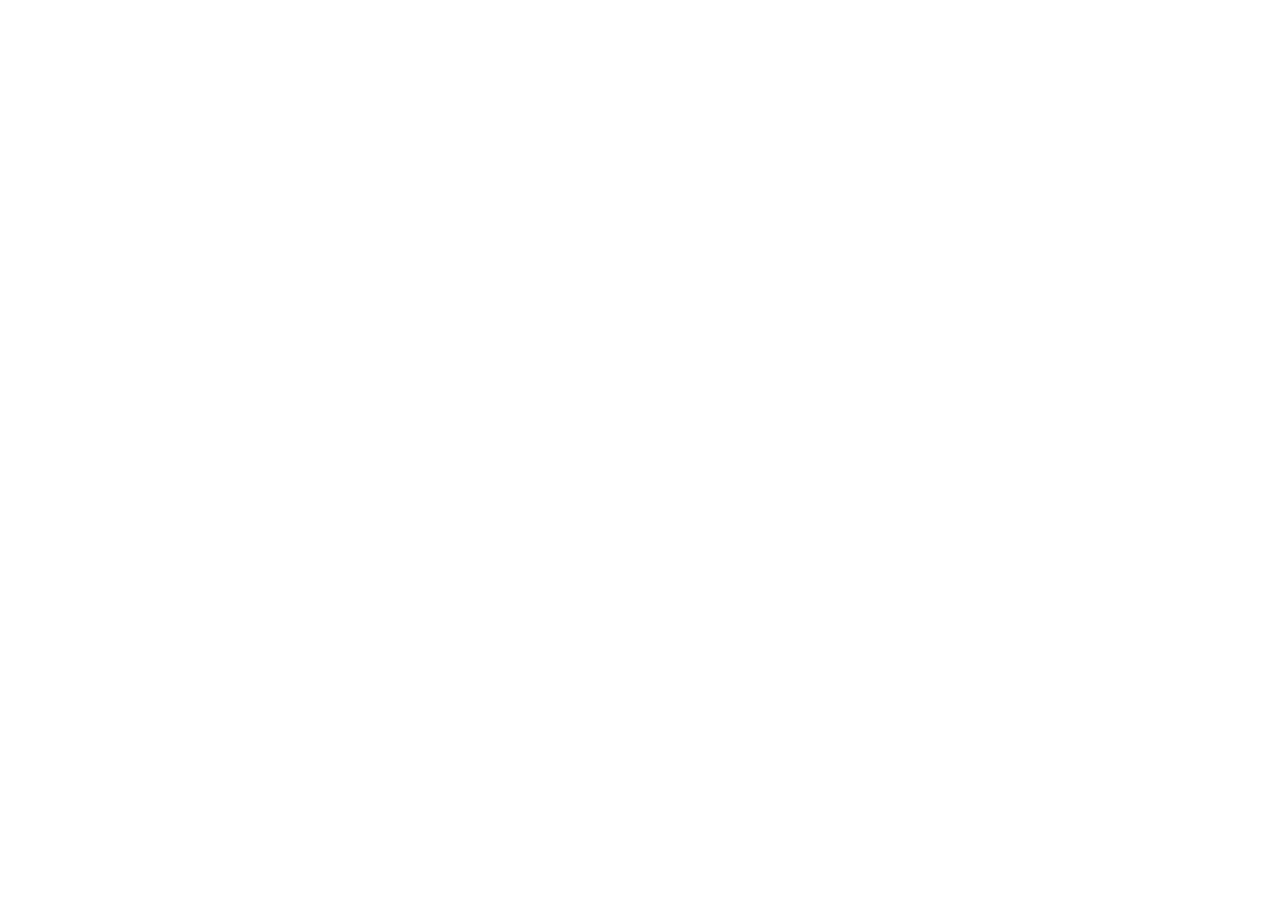
==== about.html @ cb6760c7 "Init : création du dépôt, arborescence des fichiers et structure HTML de base" ====
<!DOCTYPE html>
<html lang="en">
<head>
    <meta charset="UTF-8">
    <meta name="viewport" content="width=device-width, initial-scale=1.0">
    <title>AfriTalent</title>
    <link rel="stylesheet" href="css/style.css">
    <link href="https://cdn.jsdelivr.net/npm/bootstrap@5.3.8/dist/css/bootstrap.min.css" rel="stylesheet" integrity="sha384-sRIl4kxILFvY47J16cr9ZwB07vP4J8+LH7qKQnuqkuIAvNWLzeN8tE5YBujZqJLB" crossorigin="anonymous">
</head>
<body>
    
</body>
</html>
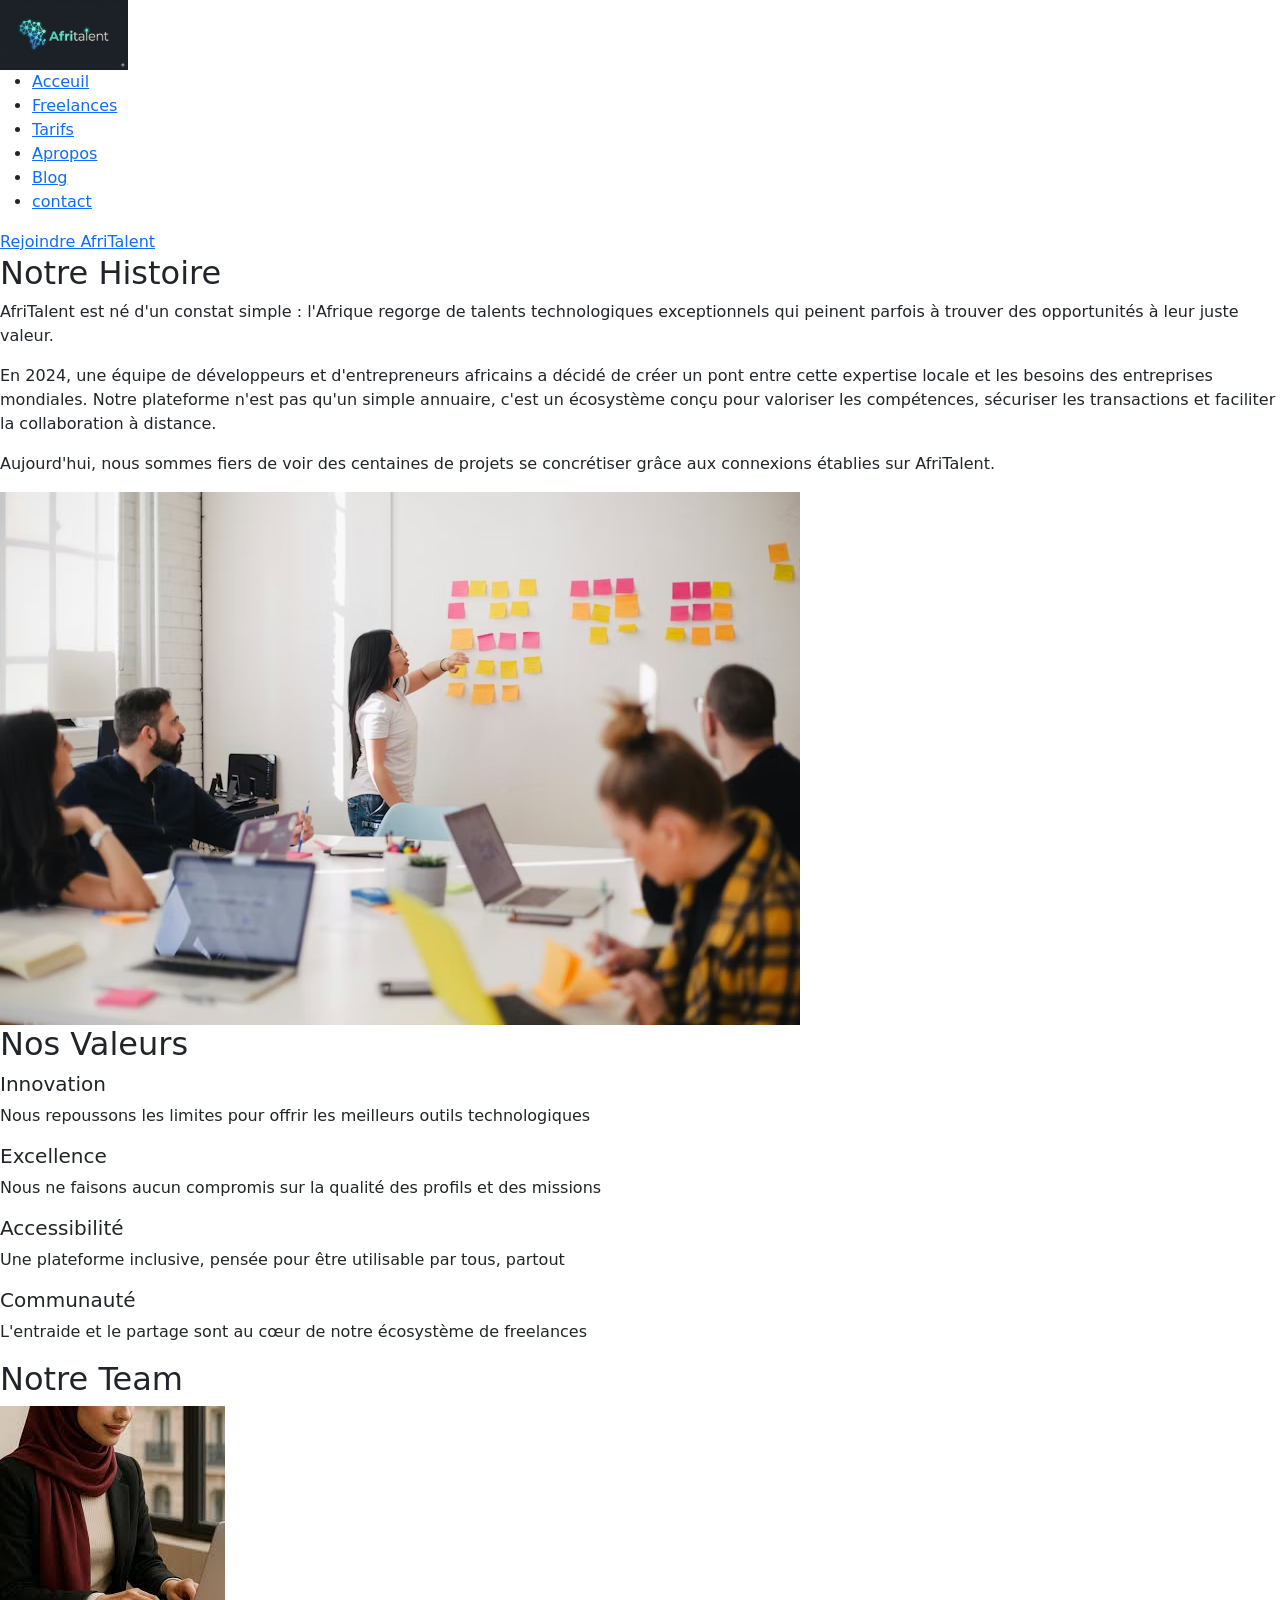
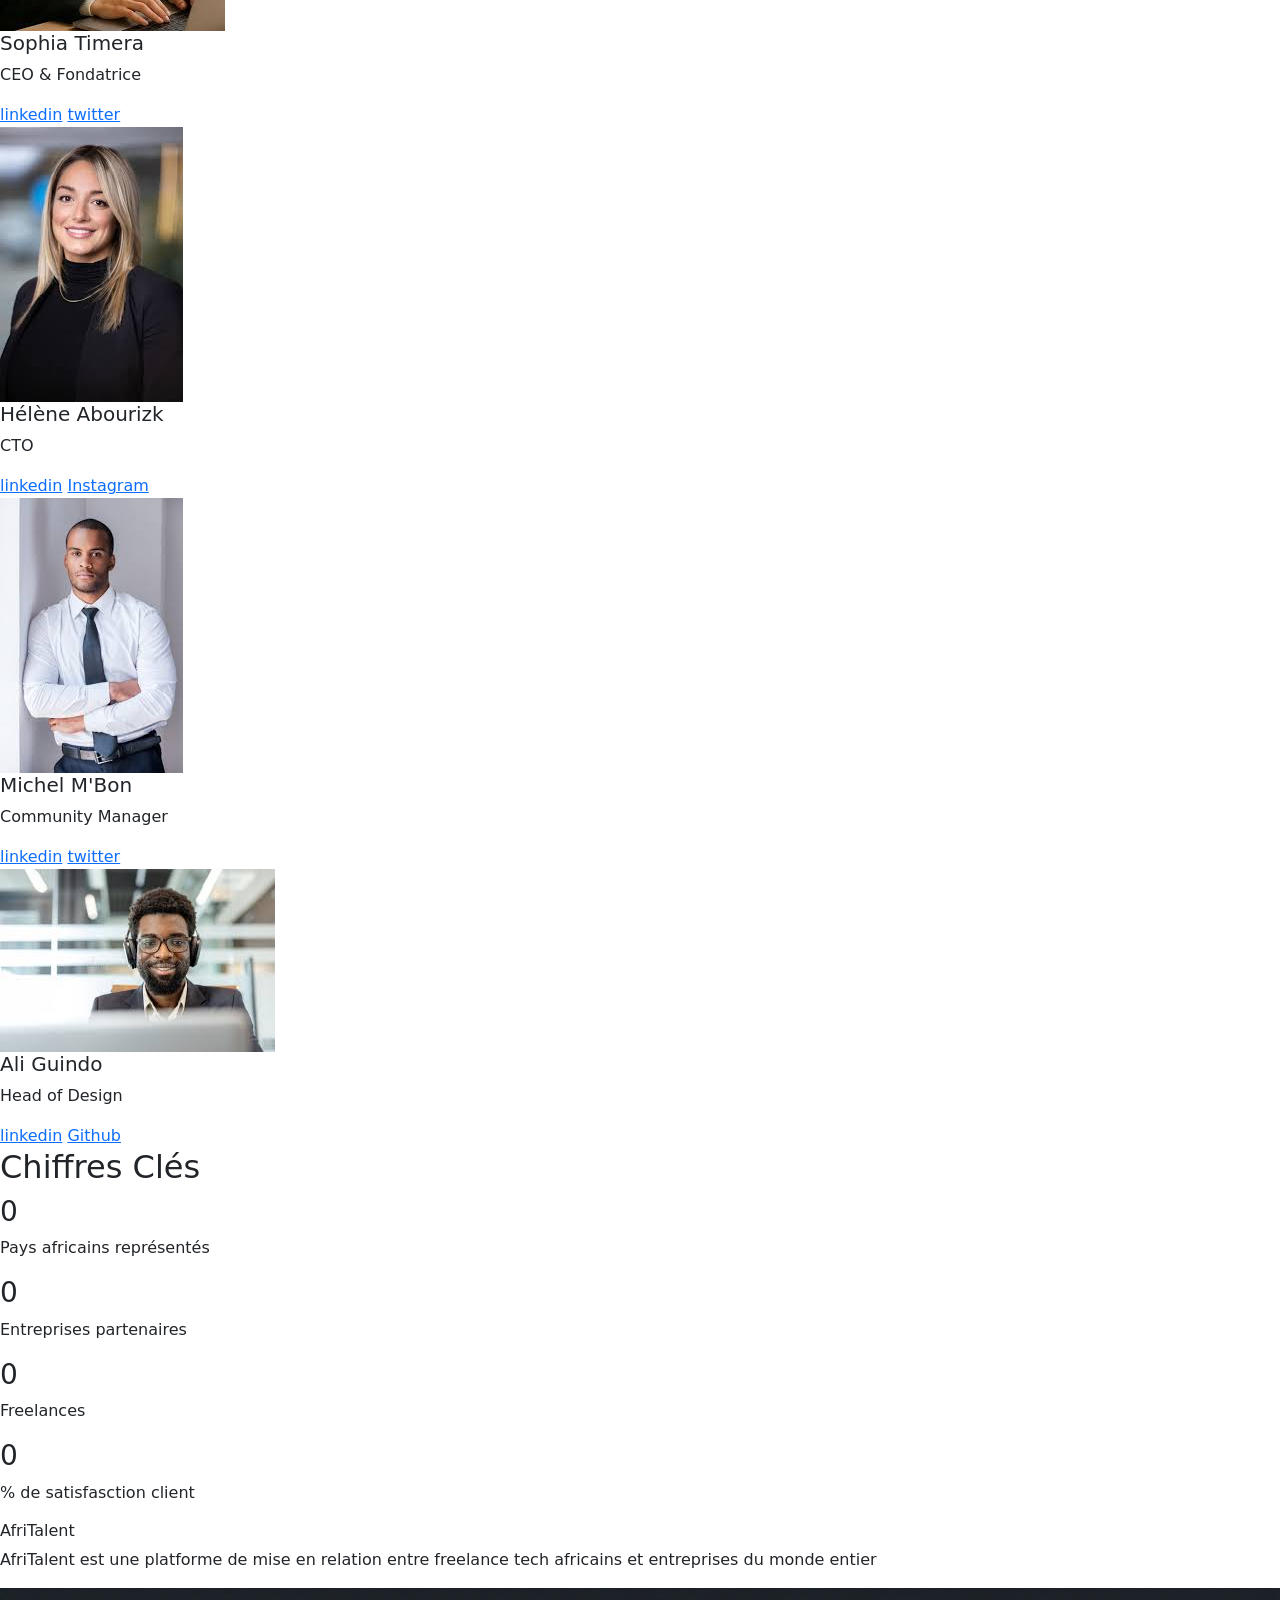
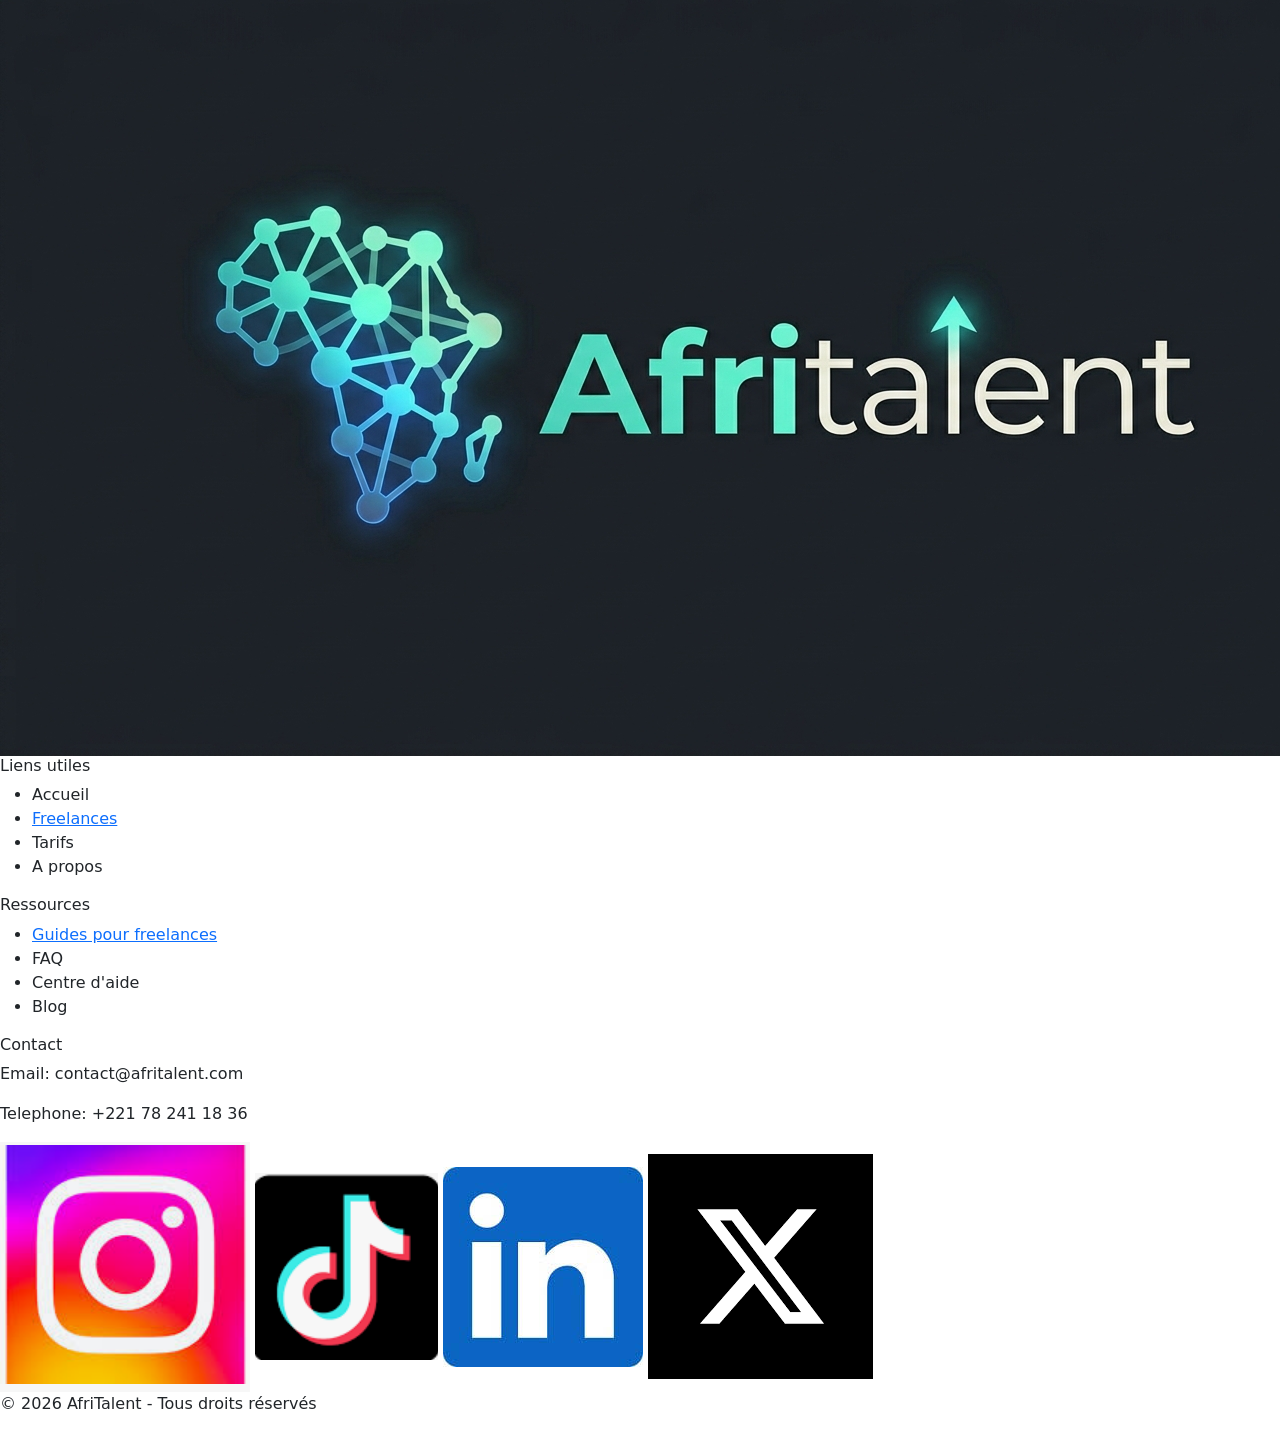
==== commit 616b88ea: "Commit 2 - Structure HTML complète des 5 pages avec sections et contenu texte" ====
--- a/about.html
+++ b/about.html
@@ -8,6 +8,203 @@
     <link href="https://cdn.jsdelivr.net/npm/bootstrap@5.3.8/dist/css/bootstrap.min.css" rel="stylesheet" integrity="sha384-sRIl4kxILFvY47J16cr9ZwB07vP4J8+LH7qKQnuqkuIAvNWLzeN8tE5YBujZqJLB" crossorigin="anonymous">
 </head>
 <body>
+    <header>
+        <nav>
+            <div>
+            <img src="images/AfriTalent.png" alt="AfriTalent" height="70">
+            </div>
+            <div>
+                <ul>
+                    <li>
+                        <a href="index.html">Acceuil</a>
+                    </li>
+                    <li>
+                        <a href="freelances.html">Freelances</a>
+                    </li>
+                    <li>
+                        <a href="tarifs.html">Tarifs</a>
+                    </li>
+                     <li>
+                        <a href="about.html">Apropos</a>
+                    </li>
+                    <li>
+                        <a href="#Blog">Blog</a>
+                    </li>
+                    <li>
+                        <a href="contact.html">contact</a>
+                    </li>
+                </ul>
+                <a href="#" btn btn-primary>Rejoindre AfriTalent</a>
+            </div>
+
+        </nav>
+    </header>
+    <main>
+        <section>
+            <div>
+                <div>
+                    <h2>Notre <span>Histoire</span></h2>
+                    <p>AfriTalent est né d'un constat simple : l'Afrique regorge de talents technologiques exceptionnels qui peinent parfois à trouver des opportunités à leur juste valeur.</p>
+                    <p>En 2024, une équipe de développeurs et d'entrepreneurs africains a décidé de créer un pont entre cette expertise locale et les besoins des entreprises mondiales. Notre plateforme n'est pas qu'un simple annuaire, c'est un écosystème conçu pour valoriser les compétences, sécuriser les transactions et faciliter la collaboration à distance.</p>
+                    <p>Aujourd'hui, nous sommes fiers de voir des centaines de projets se concrétiser grâce aux connexions établies sur AfriTalent.</p>
+                </div>
+                <div>
+                    <img src="images/imageabout.avif" alt="imageabout">
+                </div>
+            </div>
+        </section>
+        <section>
+            <div>
+                <h2>Nos Valeurs</h2>
+                <div>
+                    <div>
+                        <div>
+                            <h5>Innovation</h5>
+                            <p>Nous repoussons les limites pour offrir les meilleurs outils technologiques</p>
+                        </div>
+                    </div>
+                </div>
+                <div>
+                    <div>
+                        <div>
+                            <h5>Excellence</h5>
+                            <p>Nous ne faisons aucun compromis sur la qualité des profils et des missions</p>
+                        </div>
+                    </div>
+                </div>
+                <div>
+                    <div>
+                        <div>
+                            <h5>Accessibilité</h5>
+                            <p>Une plateforme inclusive, pensée pour être utilisable par tous, partout</p>
+                        </div>
+                    </div>
+                </div>
+                <div>
+                    <div>
+                        <div>
+                            <h5>Communauté</h5>
+                            <p>L'entraide et le partage sont au cœur de notre écosystème de freelances</p>
+                        </div>
+                    </div>
+                </div>
+                
+            </div>
+        </section>
+        <section>
+            <div>
+                <h2>Notre Team</h2>
+                <div>
+                    <div>
+                        <img src="images/imageCEO.jpg" alt="CEO">   
+                        <div>
+                            <h5>Sophia Timera</h5>
+                            <p>CEO & Fondatrice </p>
+                            <a href="#">linkedin</a>
+                            <a href="#">twitter</a>
+                        </div>
+                    </div>
+                    <div>
+                        <img src="images/imageCTO.jpg" alt="CTO">   
+                        <div>
+                            <h5>Hélène Abourizk</h5>
+                            <p>CTO</p>
+                            <a href="#">linkedin</a>
+                            <a href="#">Instagram</a>
+                        </div>
+                    </div>
+                    <div>
+                        <img src="images/imageCM.jpg" alt="CM">   
+                        <div>
+                            <h5>Michel M'Bon</h5>
+                            <p>Community Manager</p>
+                            <a href="#">linkedin</a>
+                            <a href="#">twitter</a>
+                        </div>
+                    </div>
+                    <div>
+                        <img src="images/imagedesign.jpg" alt="designer">   
+                        <div>
+                            <h5>Ali Guindo</h5>
+                            <p>Head of Design</p>
+                            <a href="#">linkedin</a>
+                            <a href="#">Github</a>
+                        </div>
+                    </div>
+                    
+
+                </div>
+
+            </div>
+        </section>
+        <section>
+            <div>
+                <h2>Chiffres Clés</h2>
+                <div>
+                    <div>
+                        <h3>0</h3>
+                        <p>Pays africains représentés</p>
+                    </div>
+                    <div>
+                        <h3>0</h3>
+                        <p>Entreprises partenaires</p>
+                    </div>
+                    <div>
+                        <h3>0</h3>
+                        <p>Freelances</p>
+                    </div>
+                    <div>
+                        <h3>0</h3>
+                        <p>% de satisfasction client</p>
+                    </div>
+                </div>
+            </div>
+        </section>
+    </main>
+    <footer>
+        <div>
+            <h6>AfriTalent</h6>
+            <p>AfriTalent est une platforme de mise en relation entre freelance tech africains et entreprises du monde entier</p>
+            <img src="images/AfriTalent.png" alt="AfriTalent">
+        </div>
+        <div>
+            <h6>Liens utiles</h6>
+            <ul>
+                <li><a href="index.html"></a>Accueil</li>
+                <li><a href="freelances.html">Freelances</a></li>
+                <li><a href="tarifs.html"></a>Tarifs</li>
+                <li><a href="about.html"></a>A propos</li>
+            </ul>
+        </div>
+        <div>
+            <h6>Ressources</h6>
+            <ul>
+                <li><a href="#">Guides pour freelances</a></li>
+                <li><a href="#"></a>FAQ</li>
+                <li><a href="#"></a>Centre d'aide</li>
+                <li><a href="#"></a>Blog</li>
+            </ul>
+        </div>
+        <div>
+            <h6>Contact</h6>
+            <p>Email: contact@afritalent.com</p>
+            <p>Telephone: +221 78 241 18 36</p>
+            <div>
+                <a href="https://www.instagram.com/sophiaa_tmr" target="_blank"><img src="images/Instagram.png" alt="Instagram"></a>
+                <a href="https://www.tiktok.com/@sophiaa_tmr" target="_blank"><img src="images/tiktok.png" alt="TikTok"></a>
+                <a href="https://www.linkedin.com/in/Oumoul Khaïri Timéra" target="_blank"><img src="images/linkedin.jpg" alt="linkedin"></a>
+                <a href="https://x/com/sophiaa_tmr" target="_blank"><img src="images/X.png" alt="X"></a>
+            </div>
+        </div>
+        <div>
+            <p>© 2026 AfriTalent - Tous droits réservés</p>
+        </div>
+
+
+    </footer>
+    <script src="https://cdn.jsdelivr.net/npm/bootstrap@5.3.2/dist/js/bootstrap.bundle.min.js"></script>
+    <script src="js/main.js"></script>
+
     
 </body>
 </html>
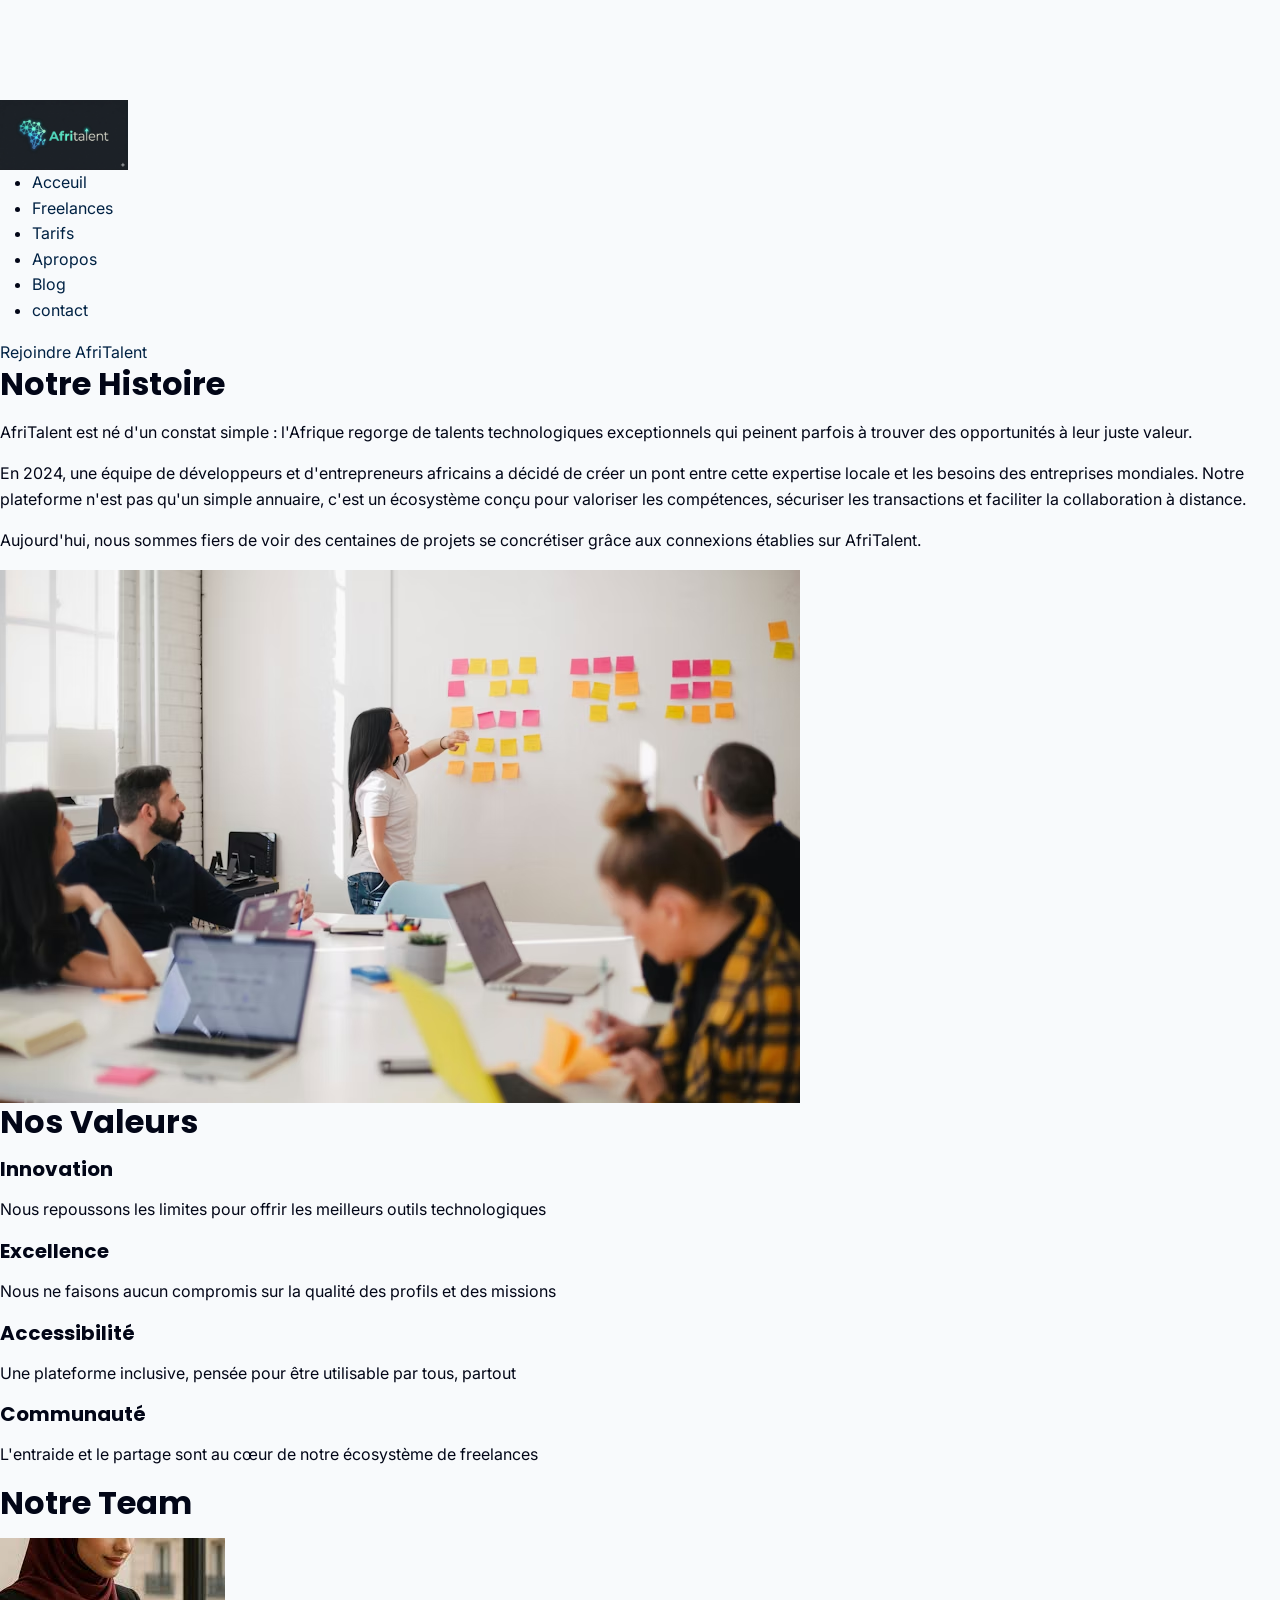
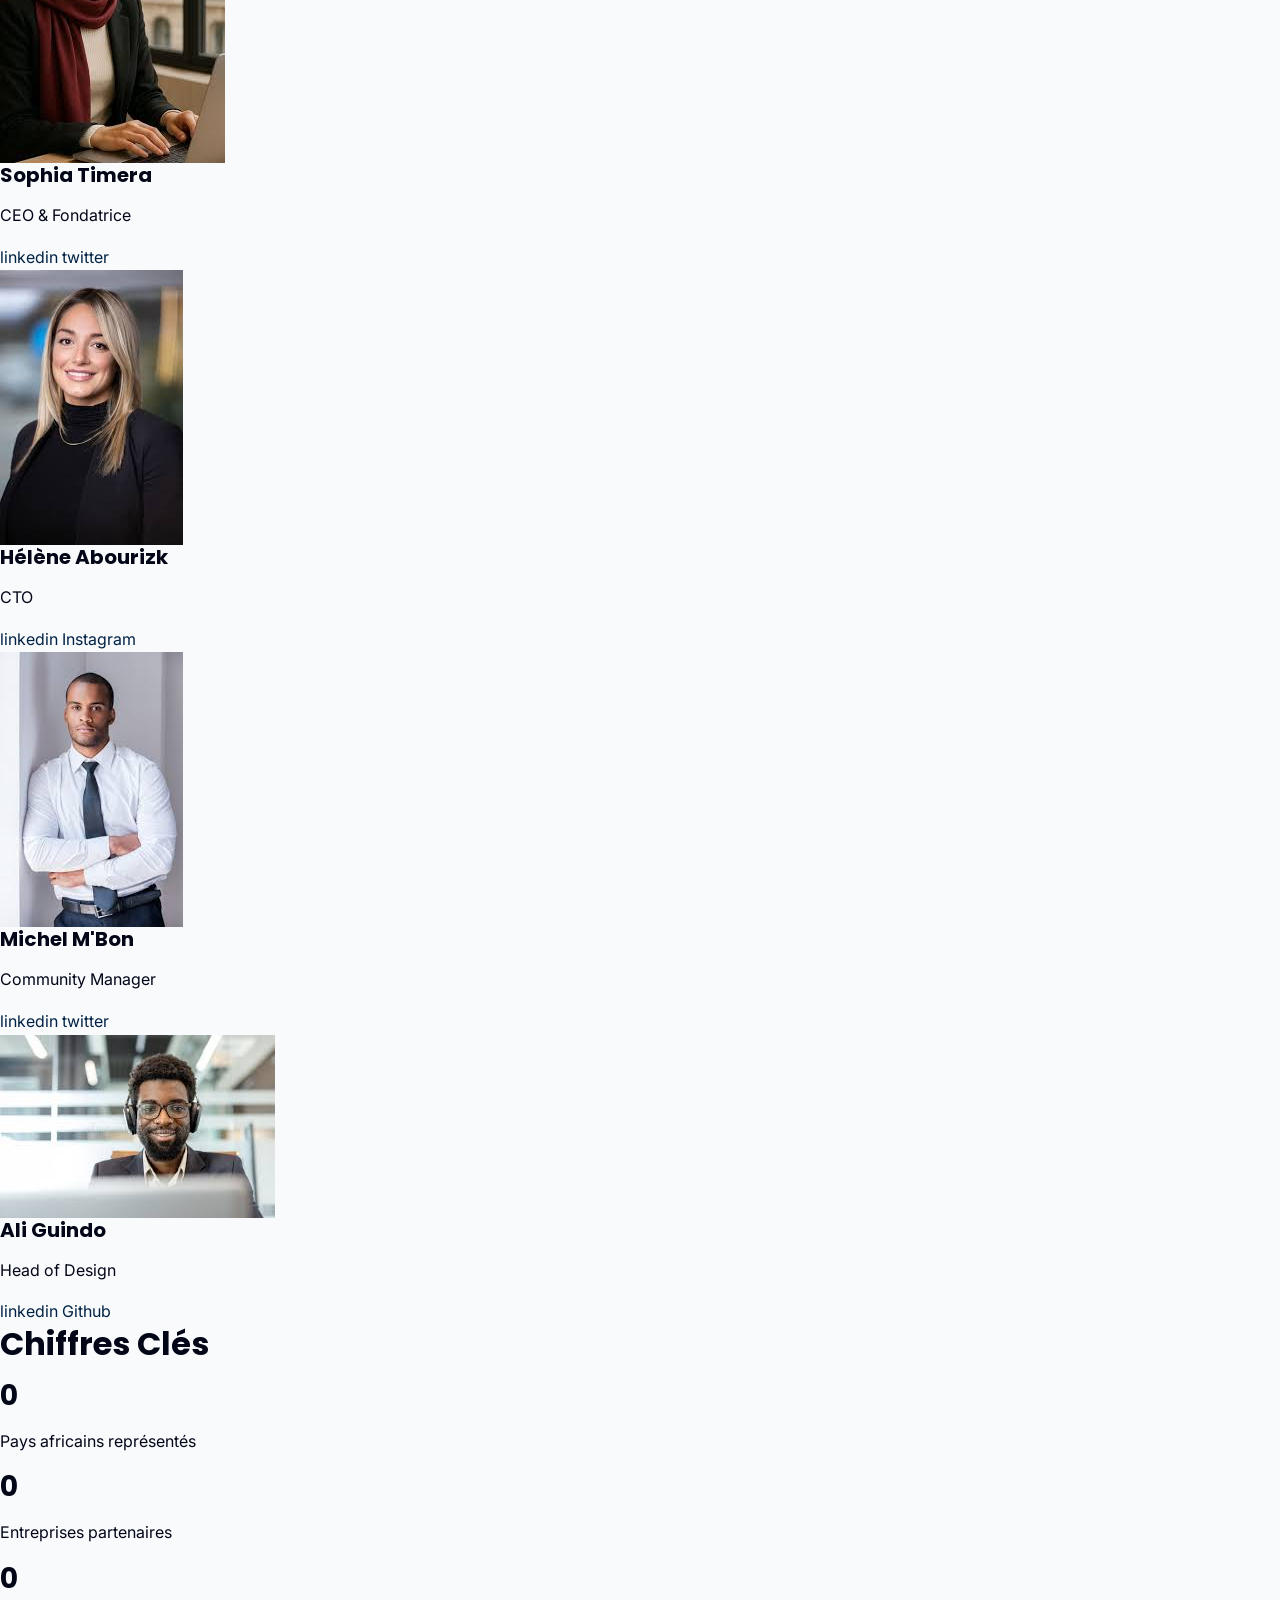
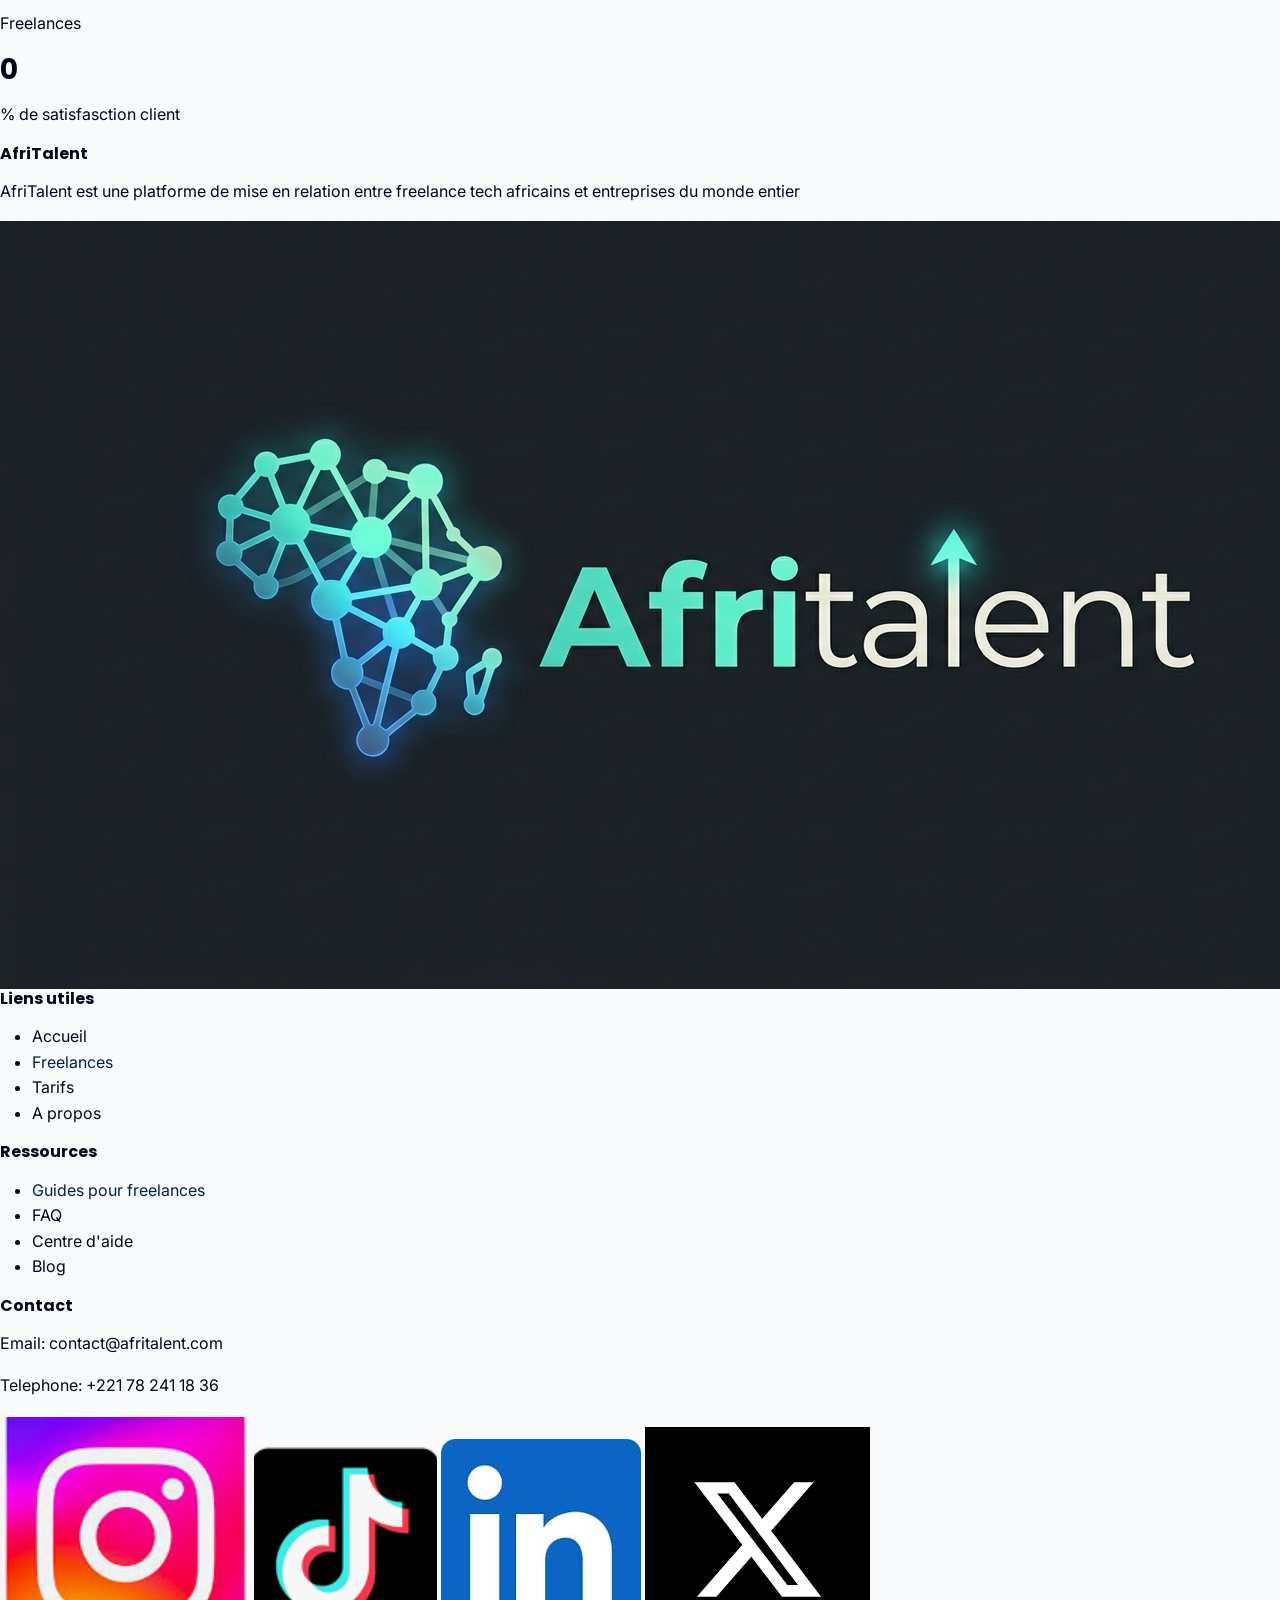
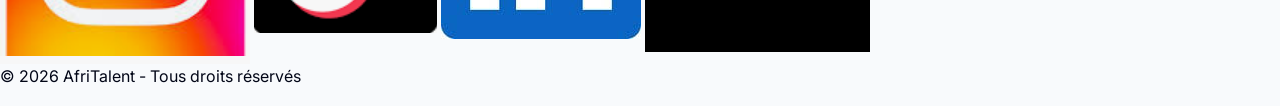
==== commit 029c995b: "CSS : variables, typographie, layout général et styles de base" ====
--- a/about.html
+++ b/about.html
@@ -6,6 +6,9 @@
     <title>AfriTalent</title>
     <link rel="stylesheet" href="css/style.css">
     <link href="https://cdn.jsdelivr.net/npm/bootstrap@5.3.8/dist/css/bootstrap.min.css" rel="stylesheet" integrity="sha384-sRIl4kxILFvY47J16cr9ZwB07vP4J8+LH7qKQnuqkuIAvNWLzeN8tE5YBujZqJLB" crossorigin="anonymous">
+    <link rel="stylesheet" href="https://cdn.jsdelivr.net/npm/bootstrap-icons@1.11.1/font/bootstrap-icons.css">
+    <link rel="stylesheet" href="css/style.css">
+    <link rel="stylesheet" href="https://fonts.googleapis.com/css2?family=Inter:wght@400;500;600&family=Poppins:wght@600;700;800&display=swap">
 </head>
 <body>
     <header>
--- a/css/style.css
+++ b/css/style.css
@@ -0,0 +1,141 @@
+:root {
+    /* Couleurs*/
+    --primary: #002244;
+    --secondary: #0f172a;
+    --accent: #06b6d4;
+    --light: #f8fafc;
+    --dark: #020617;
+    --text-main: #334155; 
+    --text-muted: #64748b; 
+
+
+    /*Fonts*/
+    --font-heading: 'Poppins', sans-serif;
+    --font-body: 'Inter', sans-serif;
+    
+    --radius: 16px;
+    --radius-sm: 8px;
+    --transition: all 0.3s ease;
+    --shadow-sm: 0 4px 6px -1px rgba(0, 0, 0, 0.1), 0 2px 4px -1px rgba(0, 0, 0, 0.06);
+    --shadow-md: 0 10px 15px -3px rgba(0, 0, 0, 0.1), 0 4px 6px -2px rgba(0, 0, 0, 0.05);
+    --shadow-lg: 0 20px 25px -5px rgba(0, 0, 0, 0.1), 0 10px 10px -5px rgba(0, 0, 0, 0.04);
+    --shadow-hover: 0 25px 50px -12px rgba(37, 99, 235, 0.25);
+}
+
+/*Reset et style de base*/
+*, *::before, *::after {
+    box-sizing: border-box;
+    margin: 0;
+    padding: 0;
+}
+body {
+    font-family: var(--font-body);
+    margin-top: 100px;
+    background-color: var(--light);
+    color: var(--dark);
+    line-height: 1.6;
+    overflow-x:  hidden;  /*Pour eviter les debordements horizontaux*/
+}
+html { 
+    scroll-behavior: smooth;
+}
+h1, h2, h3, h4, h5, h6 {
+    font-family: var(--font-heading);
+    color: var(--dark);
+    font-weight: 700;
+    line-height: 1.2;
+    margin-bottom: 1rem;
+}
+a {
+    color: var(--primary);
+    text-decoration: none;
+    transition: var(--transition);
+}
+a:hover {
+    color: var(--accent);
+}
+/*Navbar*/
+.navbar {
+  background: rgba(255,255,255,0.95);
+  backdrop-filter: blur(12px);
+  transition: var(--transition);
+  padding: 0.8rem 0;
+  border-bottom: 1px solid rgba(0,0,0,0.05);
+}
+.navbar.scrolled {
+  padding: 0.4rem 0;
+  box-shadow: 0 2px 20px rgba(0,0,0,0.1);
+}
+.navbar-brand {
+  font-family: var(--font-heading);
+  font-weight: 800;
+  font-size: 1.5rem;
+  color: var(--primary);
+}
+.navbar .nav-link {
+  font-weight: 500;
+  color: var(--text-main);
+  padding: 0.5rem 1rem;
+  border-radius: var(--radius-sm);
+  transition: var(--transition);
+}
+.navbar .nav-link:hover,
+.navbar .nav-link.active {
+  color: var(--primary);
+  background: rgba(37, 99, 235, 0.08);
+}
+/* Theme toggle */
+#theme-toggle {
+background: transparent;
+border: none;
+color: var(--dark);
+font-size: 1.2rem;
+cursor: pointer;
+transition: var(--transition);
+margin-left: 1rem;
+}
+#theme-toggle:hover {
+color: var(--primary);
+}
+/*footer*/
+.footer {
+background-color: var(--secondary);
+color: #e2e8f0;
+padding: 5rem 0 2rem 0;
+}
+.footer-heading {
+color: white;
+font-family: var(--font-heading);
+margin-bottom: 1.5rem;
+font-size: 1.25rem;
+}
+.footer-links {
+list-style: none;
+padding: 0;
+}
+.footer-links li {
+margin-bottom: 0.75rem;
+}
+.footer-links a {
+color: #94a3b8;
+transition: var(--transition);
+}
+.footer-links a:hover {
+color: var(--accent);
+padding-left: 5px;
+}
+.footer-bottom {
+border-top: 1px solid rgba(255, 255, 255, 0.1);
+margin-top: 4rem;
+padding-top: 2rem;
+text-align: center;
+color: #64748b;
+font-size: 0.875rem;
+}
+
+
+
+
+
+
+
--- a/css/style.css
+++ b/css/style.css
@@ -0,0 +1,141 @@
+:root {
+    /* Couleurs*/
+    --primary: #002244;
+    --secondary: #0f172a;
+    --accent: #06b6d4;
+    --light: #f8fafc;
+    --dark: #020617;
+    --text-main: #334155; 
+    --text-muted: #64748b; 
+
+
+    /*Fonts*/
+    --font-heading: 'Poppins', sans-serif;
+    --font-body: 'Inter', sans-serif;
+    
+    --radius: 16px;
+    --radius-sm: 8px;
+    --transition: all 0.3s ease;
+    --shadow-sm: 0 4px 6px -1px rgba(0, 0, 0, 0.1), 0 2px 4px -1px rgba(0, 0, 0, 0.06);
+    --shadow-md: 0 10px 15px -3px rgba(0, 0, 0, 0.1), 0 4px 6px -2px rgba(0, 0, 0, 0.05);
+    --shadow-lg: 0 20px 25px -5px rgba(0, 0, 0, 0.1), 0 10px 10px -5px rgba(0, 0, 0, 0.04);
+    --shadow-hover: 0 25px 50px -12px rgba(37, 99, 235, 0.25);
+}
+
+/*Reset et style de base*/
+*, *::before, *::after {
+    box-sizing: border-box;
+    margin: 0;
+    padding: 0;
+}
+body {
+    font-family: var(--font-body);
+    margin-top: 100px;
+    background-color: var(--light);
+    color: var(--dark);
+    line-height: 1.6;
+    overflow-x:  hidden;  /*Pour eviter les debordements horizontaux*/
+}
+html { 
+    scroll-behavior: smooth;
+}
+h1, h2, h3, h4, h5, h6 {
+    font-family: var(--font-heading);
+    color: var(--dark);
+    font-weight: 700;
+    line-height: 1.2;
+    margin-bottom: 1rem;
+}
+a {
+    color: var(--primary);
+    text-decoration: none;
+    transition: var(--transition);
+}
+a:hover {
+    color: var(--accent);
+}
+/*Navbar*/
+.navbar {
+  background: rgba(255,255,255,0.95);
+  backdrop-filter: blur(12px);
+  transition: var(--transition);
+  padding: 0.8rem 0;
+  border-bottom: 1px solid rgba(0,0,0,0.05);
+}
+.navbar.scrolled {
+  padding: 0.4rem 0;
+  box-shadow: 0 2px 20px rgba(0,0,0,0.1);
+}
+.navbar-brand {
+  font-family: var(--font-heading);
+  font-weight: 800;
+  font-size: 1.5rem;
+  color: var(--primary);
+}
+.navbar .nav-link {
+  font-weight: 500;
+  color: var(--text-main);
+  padding: 0.5rem 1rem;
+  border-radius: var(--radius-sm);
+  transition: var(--transition);
+}
+.navbar .nav-link:hover,
+.navbar .nav-link.active {
+  color: var(--primary);
+  background: rgba(37, 99, 235, 0.08);
+}
+/* Theme toggle */
+#theme-toggle {
+background: transparent;
+border: none;
+color: var(--dark);
+font-size: 1.2rem;
+cursor: pointer;
+transition: var(--transition);
+margin-left: 1rem;
+}
+#theme-toggle:hover {
+color: var(--primary);
+}
+/*footer*/
+.footer {
+background-color: var(--secondary);
+color: #e2e8f0;
+padding: 5rem 0 2rem 0;
+}
+.footer-heading {
+color: white;
+font-family: var(--font-heading);
+margin-bottom: 1.5rem;
+font-size: 1.25rem;
+}
+.footer-links {
+list-style: none;
+padding: 0;
+}
+.footer-links li {
+margin-bottom: 0.75rem;
+}
+.footer-links a {
+color: #94a3b8;
+transition: var(--transition);
+}
+.footer-links a:hover {
+color: var(--accent);
+padding-left: 5px;
+}
+.footer-bottom {
+border-top: 1px solid rgba(255, 255, 255, 0.1);
+margin-top: 4rem;
+padding-top: 2rem;
+text-align: center;
+color: #64748b;
+font-size: 0.875rem;
+}
+
+
+
+
+
+
+
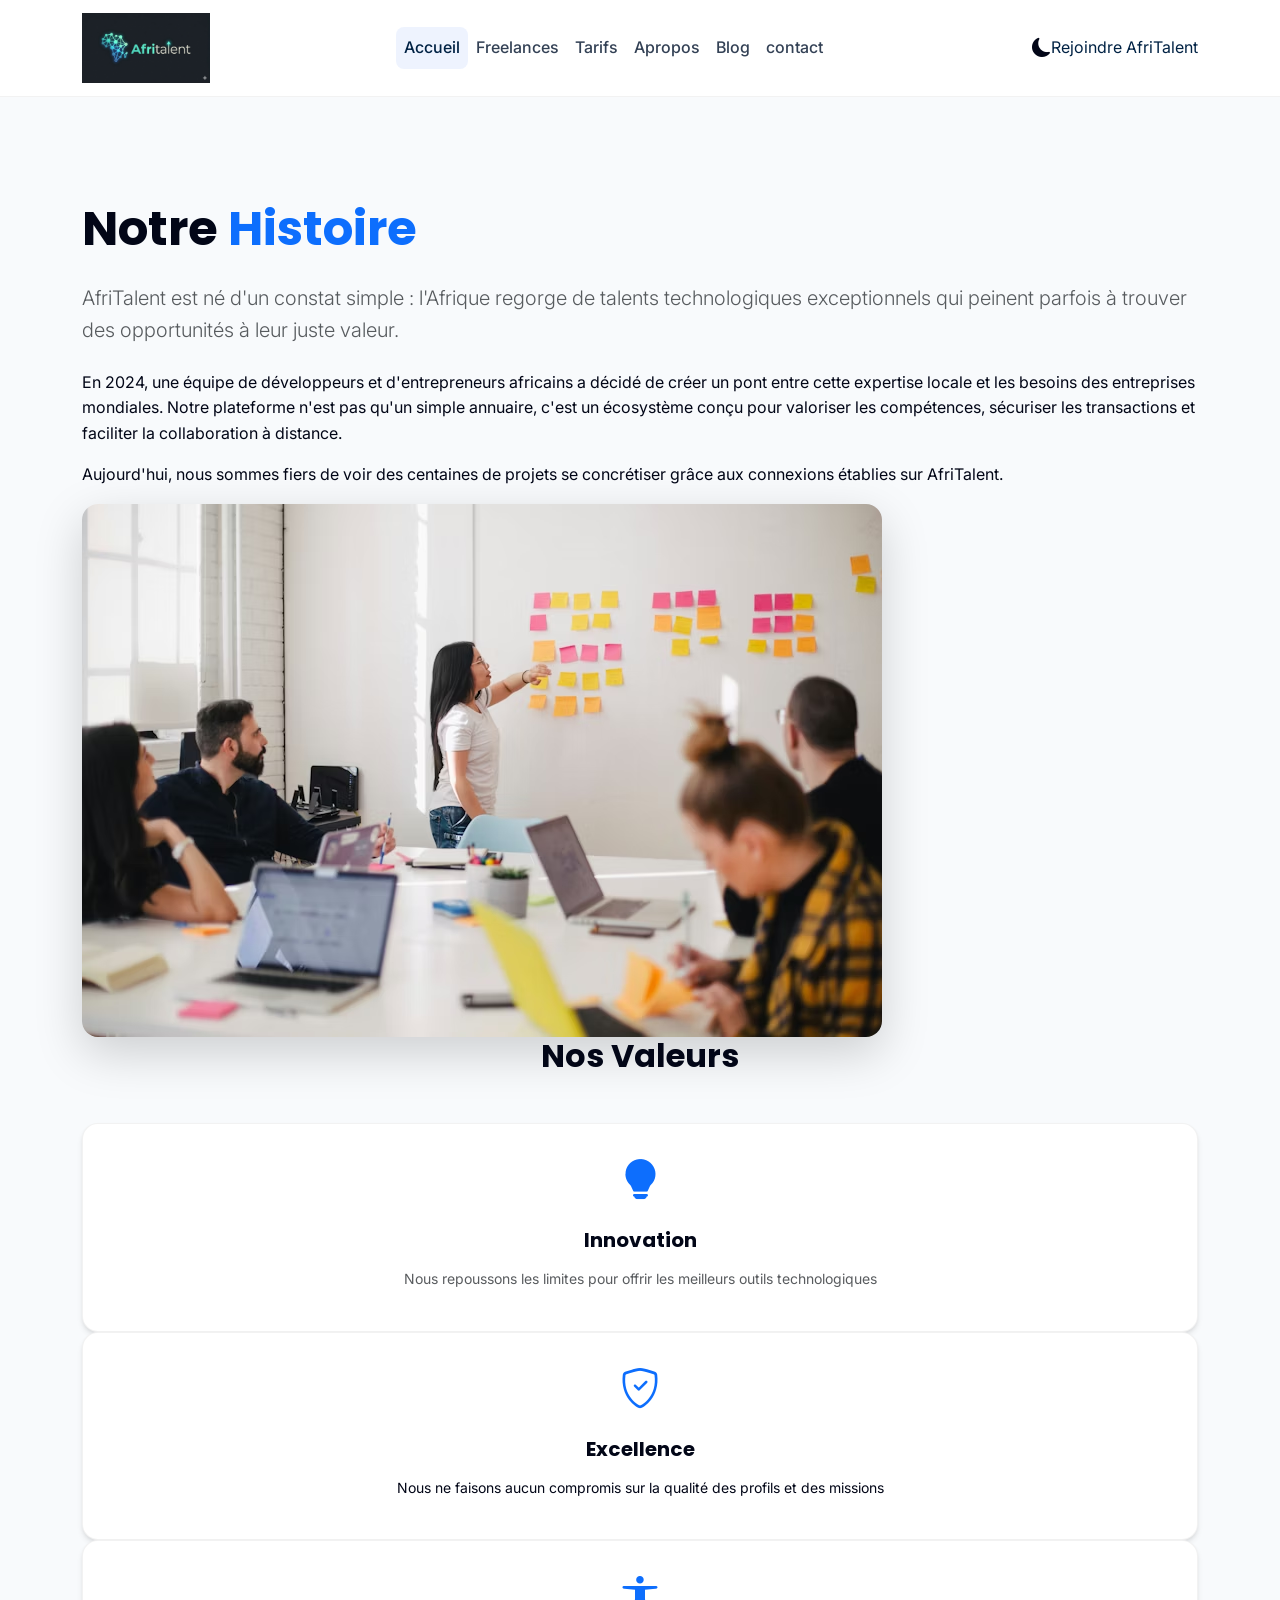
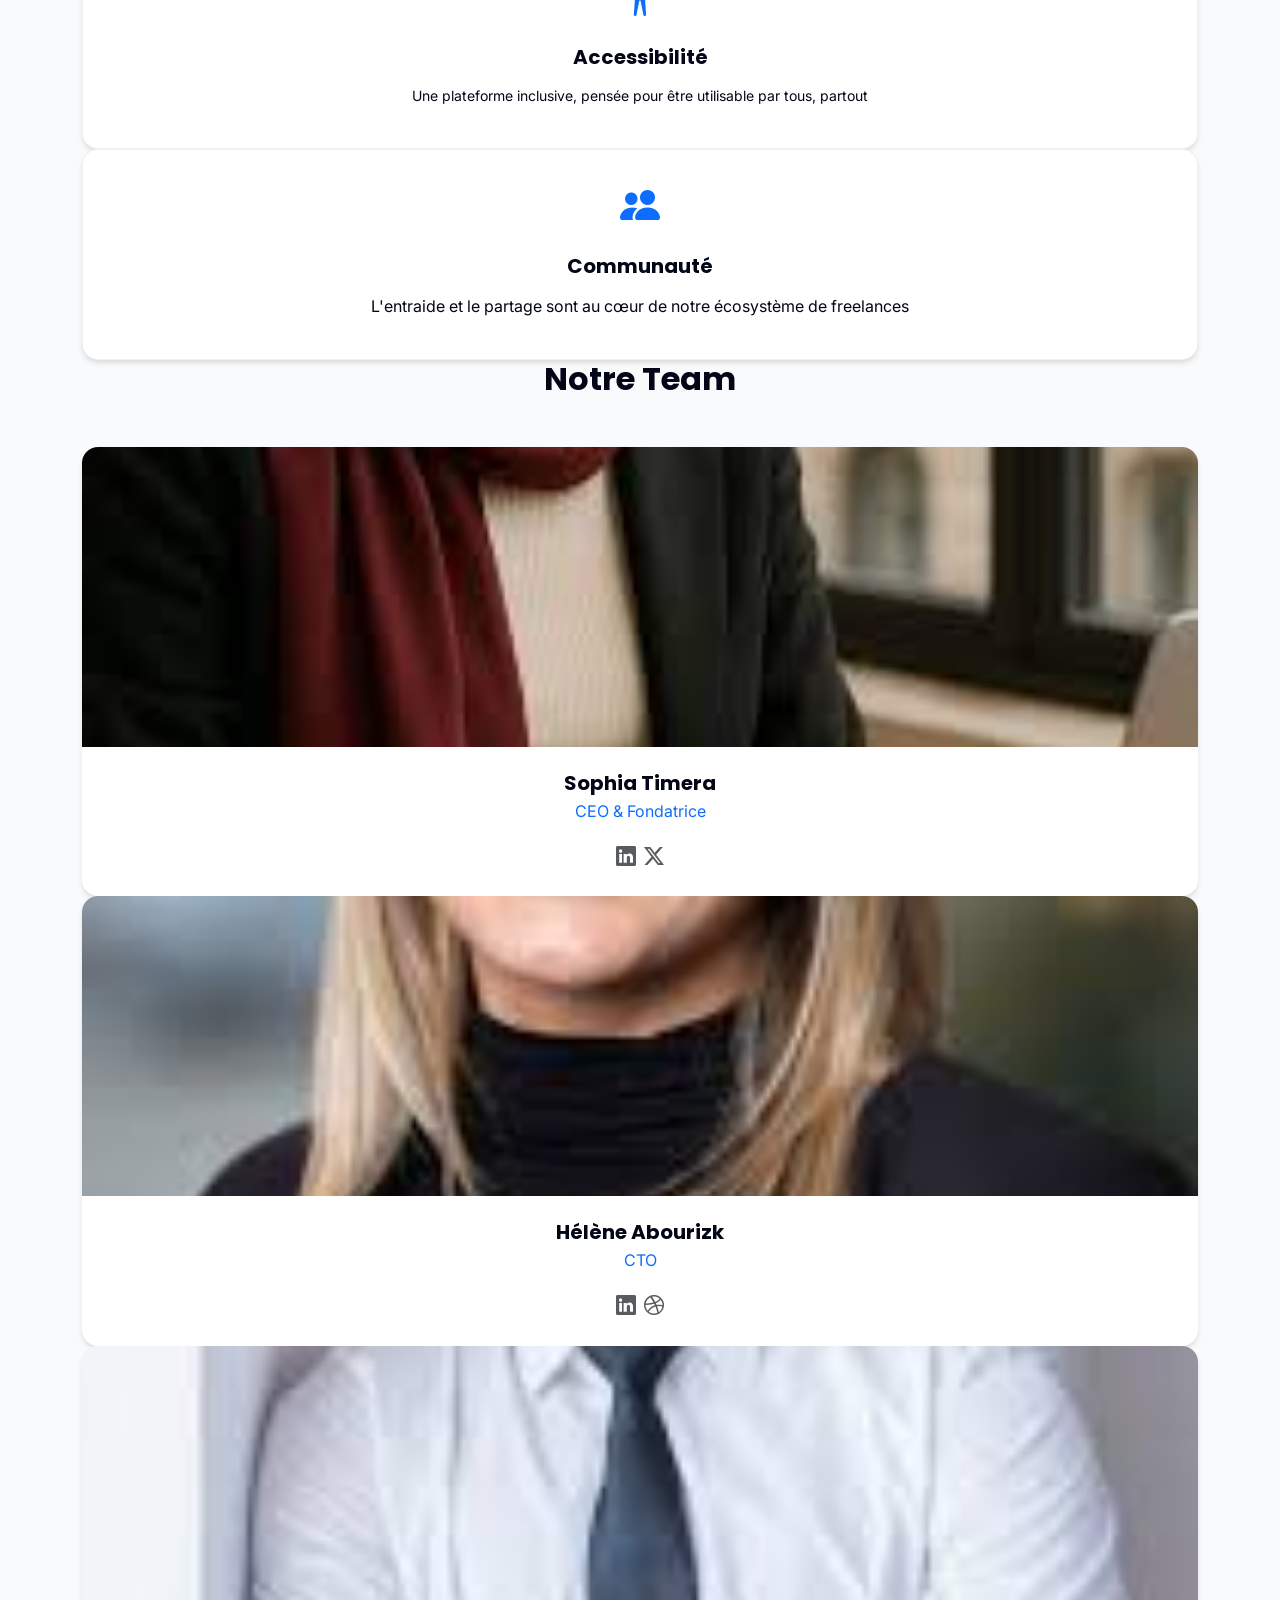
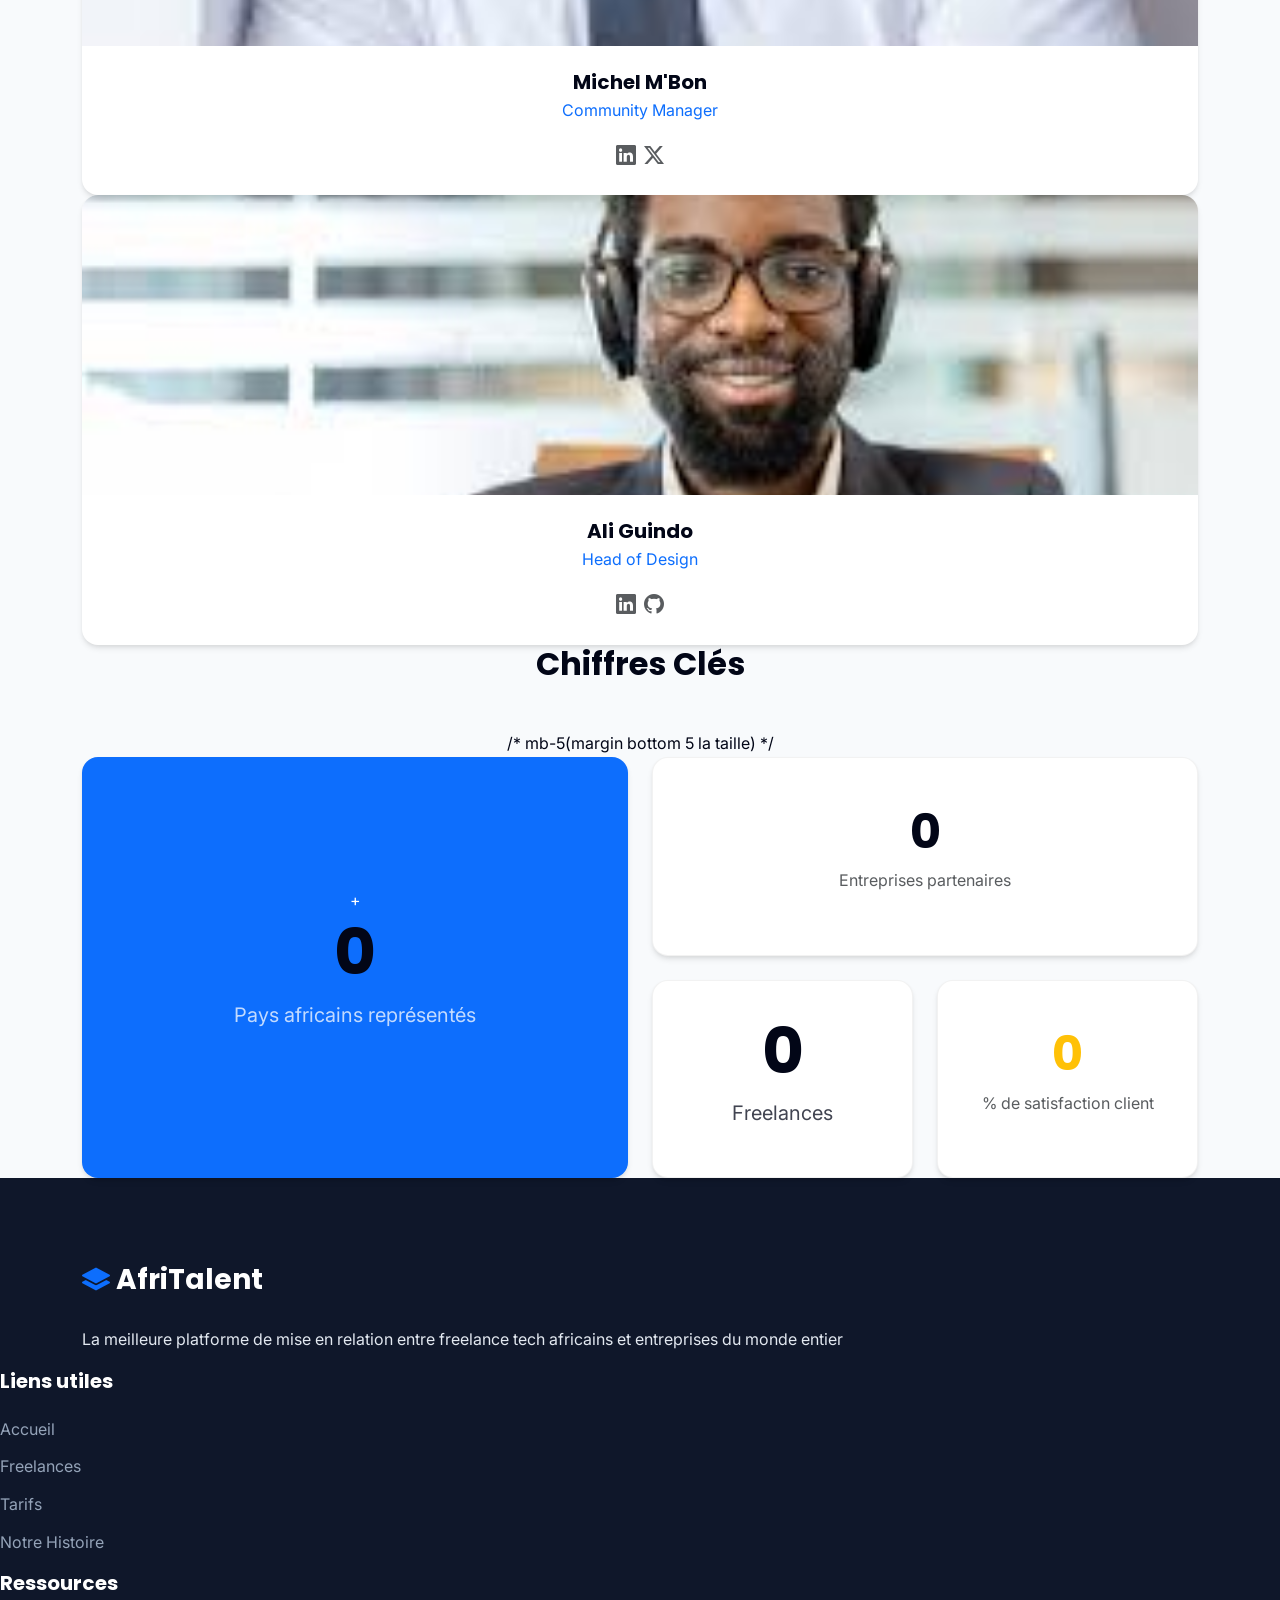
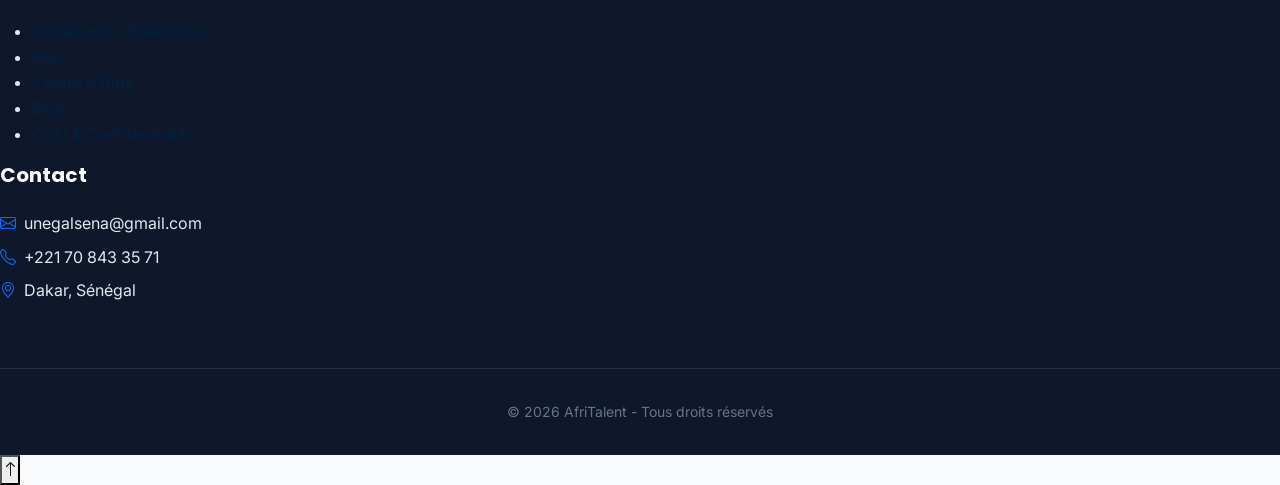
==== commit d39d2e29: "CSS : Bento Grid, sections hero et catégories, effets hover" ====
--- a/about.html
+++ b/about.html
@@ -12,199 +12,230 @@
 </head>
 <body>
     <header>
-        <nav>
-            <div>
-            <img src="images/AfriTalent.png" alt="AfriTalent" height="70">
-            </div>
-            <div>
-                <ul>
-                    <li>
-                        <a href="index.html">Acceuil</a>
-                    </li>
-                    <li>
-                        <a href="freelances.html">Freelances</a>
-                    </li>
-                    <li>
-                        <a href="tarifs.html">Tarifs</a>
-                    </li>
-                     <li>
-                        <a href="about.html">Apropos</a>
-                    </li>
-                    <li>
-                        <a href="#Blog">Blog</a>
-                    </li>
-                    <li>
-                        <a href="contact.html">contact</a>
+        <nav class="navbar navbar-expand fixed-top" aria-label="main-navbar">
+            <div class="container">
+                <img src="images/AfriTalent.png" alt="AfriTalent" height="70">
+                <button class="navbar-toggler d-none shadow-none" type="button" data-bs-toggle="collapse" data-bs-target="#navbarContent" aria-controls="navbarContent" aria-expanded="false" aria-label="Toggle navigation">
+                    <span class="navbar-toggler-icon"></span>
+                </button>
+             <div class="collapse navbar-collapse" id="navbarContent">
+                <ul class="navbar-nav mx-auto mb-2 mb-lg-0">
+                    <li class="nav-item">
+                        <a class="nav-link active" aria-current="page" href="index.html">Accueil</a>
+                    </li>
+                    <li class="nav-item">
+                        <a class="nav-link" href="freelances.html">Freelances</a>
+                    </li>
+                    <li class="nav-item">
+                        <a class="nav-link" href="tarifs.html">Tarifs</a>
+                    </li>
+                     <li class="nav-item">
+                        <a class="nav-link" href="about.html">Apropos</a>
+                    </li>
+                    <li class="nav-item">
+                        <a class="nav-link" href="#Blog">Blog</a>
+                    </li>
+                    <li class="nav-item">
+                        <a class="nav-link" href="contact.html">contact</a>
                     </li>
                 </ul>
-                <a href="#" btn btn-primary>Rejoindre AfriTalent</a>
-            </div>
-
+                <div class="d-flex align-items-center gap-3">
+                    <button id="theme-toggle" aria-label="Activer le mode sombre">
+                        <i class="bi bi-moon-fill"></i>
+                    </button>
+                </div>
+                <a href="#" class="btn-custom btn-primary-custom">Rejoindre AfriTalent</a>
+             </div>
+            </div>
         </nav>
     </header>
-    <main>
-        <section>
-            <div>
-                <div>
-                    <h2>Notre <span>Histoire</span></h2>
-                    <p>AfriTalent est né d'un constat simple : l'Afrique regorge de talents technologiques exceptionnels qui peinent parfois à trouver des opportunités à leur juste valeur.</p>
-                    <p>En 2024, une équipe de développeurs et d'entrepreneurs africains a décidé de créer un pont entre cette expertise locale et les besoins des entreprises mondiales. Notre plateforme n'est pas qu'un simple annuaire, c'est un écosystème conçu pour valoriser les compétences, sécuriser les transactions et faciliter la collaboration à distance.</p>
-                    <p>Aujourd'hui, nous sommes fiers de voir des centaines de projets se concrétiser grâce aux connexions établies sur AfriTalent.</p>
-                </div>
-                <div>
-                    <img src="images/imageabout.avif" alt="imageabout">
-                </div>
-            </div>
-        </section>
-        <section>
-            <div>
-                <h2>Nos Valeurs</h2>
-                <div>
-                    <div>
-                        <div>
-                            <h5>Innovation</h5>
-                            <p>Nous repoussons les limites pour offrir les meilleurs outils technologiques</p>
-                        </div>
-                    </div>
-                </div>
-                <div>
-                    <div>
-                        <div>
-                            <h5>Excellence</h5>
-                            <p>Nous ne faisons aucun compromis sur la qualité des profils et des missions</p>
-                        </div>
-                    </div>
-                </div>
-                <div>
-                    <div>
-                        <div>
-                            <h5>Accessibilité</h5>
-                            <p>Une plateforme inclusive, pensée pour être utilisable par tous, partout</p>
-                        </div>
-                    </div>
-                </div>
-                <div>
-                    <div>
-                        <div>
-                            <h5>Communauté</h5>
-                            <p>L'entraide et le partage sont au cœur de notre écosystème de freelances</p>
-                        </div>
-                    </div>
-                </div>
-                
-            </div>
-        </section>
-        <section>
-            <div>
-                <h2>Notre Team</h2>
-                <div>
-                    <div>
-                        <img src="images/imageCEO.jpg" alt="CEO">   
-                        <div>
-                            <h5>Sophia Timera</h5>
-                            <p>CEO & Fondatrice </p>
-                            <a href="#">linkedin</a>
-                            <a href="#">twitter</a>
-                        </div>
-                    </div>
-                    <div>
-                        <img src="images/imageCTO.jpg" alt="CTO">   
-                        <div>
-                            <h5>Hélène Abourizk</h5>
-                            <p>CTO</p>
-                            <a href="#">linkedin</a>
-                            <a href="#">Instagram</a>
-                        </div>
-                    </div>
-                    <div>
-                        <img src="images/imageCM.jpg" alt="CM">   
-                        <div>
-                            <h5>Michel M'Bon</h5>
-                            <p>Community Manager</p>
-                            <a href="#">linkedin</a>
-                            <a href="#">twitter</a>
-                        </div>
-                    </div>
-                    <div>
-                        <img src="images/imagedesign.jpg" alt="designer">   
-                        <div>
-                            <h5>Ali Guindo</h5>
-                            <p>Head of Design</p>
-                            <a href="#">linkedin</a>
-                            <a href="#">Github</a>
-                        </div>
-                    </div>
-                    
-
-                </div>
-
-            </div>
-        </section>
-        <section>
-            <div>
-                <h2>Chiffres Clés</h2>
-                <div>
-                    <div>
-                        <h3>0</h3>
-                        <p>Pays africains représentés</p>
-                    </div>
-                    <div>
-                        <h3>0</h3>
-                        <p>Entreprises partenaires</p>
-                    </div>
-                    <div>
-                        <h3>0</h3>
-                        <p>Freelances</p>
-                    </div>
-                    <div>
-                        <h3>0</h3>
-                        <p>% de satisfasction client</p>
+    <main style="padding-top: 100px;">
+        <section class="section-padding fade-in">
+            <div class="container">
+                <div>
+                    <h2 class="display-5 fw-bold mb-4">Notre <span class="text-primary">Histoire</span></h2>
+                    <p class="lead text-muted mb-4">AfriTalent est né d'un constat simple : l'Afrique regorge de talents technologiques exceptionnels qui peinent parfois à trouver des opportunités à leur juste valeur.</p>
+                    <p class="texted-muted">En 2024, une équipe de développeurs et d'entrepreneurs africains a décidé de créer un pont entre cette expertise locale et les besoins des entreprises mondiales. Notre plateforme n'est pas qu'un simple annuaire, c'est un écosystème conçu pour valoriser les compétences, sécuriser les transactions et faciliter la collaboration à distance.</p>
+                    <p class="texted-muted">Aujourd'hui, nous sommes fiers de voir des centaines de projets se concrétiser grâce aux connexions établies sur AfriTalent.</p>
+                </div>
+                <div>
+                    <img src="images/imageabout.avif" alt="imageabout" class="fluid rounded-4 shadow-lg">
+                </div>
+            </div>
+        </section>
+
+         <section class="section-padding bg-light-custom fade-in">
+            <div class="container text-center">
+                <h2 class="mb-5">Nos Valeurs</h2>
+                <div>
+                    <!-- Valeur1 -->
+                    <div class="category-card p-4 h-100">
+                        <div class="icon-wrapper mb-3 text-primary" style="font-size: 2.5rem;">
+                            <i class="bi bi-lightbulb-fill"></i>
+                        </div>
+                        <h5>Innovation</h5>
+                        <p class="text-muted small">Nous repoussons les limites pour offrir les meilleurs outils technologiques</p>
+                    </div>
+                </div>
+                <!-- Valeur2 -->
+                <div>
+                    <div class="category-card p-4 h-100">
+                        <div class="icon-wrapper mb-3 text-primary" style="font-size: 2.5rem;">
+                            <i class="bi bi-shield-check"></i>
+                        </div>
+                        <h5>Excellence</h5>
+                        <p class="texted-muted small">Nous ne faisons aucun compromis sur la qualité des profils et des missions</p>
+                    </div>
+                </div>
+                <!-- Valeur3 -->
+                <div>
+                    <div class="category-card p-4 h-100">
+                        <div class="icon-wrapper mb-3 text-primary" style="font-size: 2.5rem;">
+                            <i class="bi bi-universal-access"></i>
+                        </div>
+                        <h5>Accessibilité</h5>
+                        <p class="texted-muted small">Une plateforme inclusive, pensée pour être utilisable par tous, partout</p>
+                    </div>
+                </div>
+                <!-- Valeur4 -->
+                <div>
+                    <div class="category-card p-4 h-100">
+                        <div class="icon-wrapper mb-3 text-primary" style="font-size: 2.5rem;">
+                            <i class="bi bi-people-fill"></i>
+                        </div>
+                        <h5>Communauté</h5>
+                        <p>L'entraide et le partage sont au cœur de notre écosystème de freelances</p>
+                    </div>
+                </div>
+        
+            </div>
+        </section>
+         <section class="section-padding fade-in">
+            <div class="container text-center">
+                <h2 class="mb-5">Notre Team</h2>
+                <div>
+                    <!-- Membre1 -->
+                    <div class="card freelance-card border-0 h-100">
+                        <img src="images/imageCEO.jpg" alt="CEO" style="height: 300px; object-fit: cover;">   
+                        <div class="card-body p-4">
+                            <h5 class="fw-bold mb-1">Sophia Timera</h5>
+                            <p class="text-primary mb-3">CEO & Fondatrice </p>
+                            <div class="d-flex justify-content-center gap-2">
+                                <a href="#" class="text-muted hover-primary"><i class="bi bi-linkedin fs-5"></i></a>
+                                <a href="#" class="text-muted hover-primary"><i class="bi bi-twitter-x fs-5"></i></a>
+                            </div>
+                        </div>
+                    </div>
+                    <!-- Membre2 -->
+                    <div class="card freelance-card border-0 h-100">
+                        <img src="images/imageCTO.jpg" alt="CTO" style="height: 300px; object-fit: cover;">   
+                        <div class="card-body p-4">
+                            <h5 class="fw-bold mb-1">Hélène Abourizk</h5>
+                            <p class="text-primary mb-3">CTO</p>
+                            <div class="d-flex justify-content-center gap-2">
+                                <a href="#" class="text-muted hover-primary"><i class="bi bi-linkedin fs-5"></i></a>
+                                <a href="#" class="text-muted hover-primary"><i class="bi bi-dribbble fs-5"></i></a>
+                            </div>
+                        </div>
+                    </div>
+                    <!-- Membre3 -->
+                    <div class="card freelance-card border-0 h-100">
+                        <img src="images/imageCM.jpg" alt="CM" style="height: 300px; object-fit: cover;">   
+                        <div class="card-body p-4">
+                            <h5 class="fw-bold mb-1">Michel M'Bon</h5>
+                            <p class="text-primary mb-3">Community Manager</p>
+                            <div class="d-flex justify-content-center gap-2">
+                                <a href="#" class="text-muted hover-primary"><i class="bi bi-linkedin fs-5"></i></a>
+                                <a href="#" class="text-muted hover-primary"><i class="bi bi-twitter-x fs-5"></i></a>
+                            </div>
+                        </div>
+                    </div>
+                    <!-- Membre4 -->
+                    <div class="card freelance-card border-0 h-100">
+                        <img src="images/imagedesign.jpg" alt="designer" style="height: 300px; object-fit: cover;">   
+                        <div class="card-body p-4">
+                            <h5 class="fw-bold mb-1">Ali Guindo</h5>
+                            <p class="text-primary mb-3">Head of Design</p>
+                            <div class="d-flex justify-content-center gap-2">
+                                <a href="#" class="text-muted hover-primary"><i class="bi bi-linkedin fs-5"></i></a>
+                                 <a href="#" class="text-muted hover-primary"><i class="bi bi-github fs-5"></i></a>
+                            </div>
+                        </div>
+                    </div>
+                </div>
+
+            </div>
+        </section>
+        <section class="section-padding bg-light-custom fade-in">
+            <div class="container text-center">
+                 <h2 class="mb-5">Chiffres Clés</h2> /* mb-5(margin bottom 5 la taille) */
+                <div class="bento-grid"> 
+                    <div class="bento-item bento-item-1 d-flex flex-column justify-content-center align-items-center bg-primary text-white border-0">
+                        +<h3 class="display-3 fw-bold counter mb-0" data-target="25">0</h3>
+                        <p class="fs-5 opacity-75 mt-2">Pays africains représentés</p>
+                    </div>
+                    <div class="bento-item bento-item-2 d-flex flex-column justify-content-center align-items-center">
+                        <h3 class="display-5 fw-bold text-accent counter mb-0" data-target="900">0</h3>
+                        <p class="text-muted mt-2 text-center">Entreprises partenaires</p>
+                    </div>
+                    <div class="bento-item bento-item-3 d-flex flex-column justify-content-center align-items-center">
+                        <h3 class="display-3 fw-bold counter mb-0" data-target="3000">0</h3>
+                        <p class="fs-5 opacity-75 mt-2">Freelances</p>
+                    </div>
+                    <div class="bento-item bento-item-4 d-flex flex-column justify-content-center align-items-center">
+                        <h3 class="display-5 fw-bold text-warning counter mb-0" data-target="98">0</h3>
+                        <p class="text-muted mt-2 text-center">% de satisfaction client</p>
                     </div>
                 </div>
             </div>
         </section>
     </main>
-    <footer>
+    <footer class="footer">
+     <div class="container">
+            <div class="mb-4">
+                <a href="index.html" class="navbar-brand text-white fs-3 font-heading fw-bold">
+                    <i class="bi bi-layers-fill text-primary"></i> AfriTalent
+                </a>
+            </div>
+            <p>La meilleure platforme de mise en relation entre freelance tech africains et entreprises du monde entier</p>
+        </div>
         <div>
-            <h6>AfriTalent</h6>
-            <p>AfriTalent est une platforme de mise en relation entre freelance tech africains et entreprises du monde entier</p>
-            <img src="images/AfriTalent.png" alt="AfriTalent">
-        </div>
-        <div>
-            <h6>Liens utiles</h6>
-            <ul>
-                <li><a href="index.html"></a>Accueil</li>
+            <h6 class="footer-heading">Liens utiles</h6>
+            <ul class="footer-links">
+                <li><a href="index.html">Accueil</a></li>
                 <li><a href="freelances.html">Freelances</a></li>
-                <li><a href="tarifs.html"></a>Tarifs</li>
-                <li><a href="about.html"></a>A propos</li>
+                <li><a href="tarifs.html">Tarifs</a></li>
+                <li><a href="about.html">Notre Histoire</a></li>
             </ul>
         </div>
-        <div>
-            <h6>Ressources</h6>
+            <h6 class="footer-heading">Ressources</h6>
             <ul>
                 <li><a href="#">Guides pour freelances</a></li>
-                <li><a href="#"></a>FAQ</li>
-                <li><a href="#"></a>Centre d'aide</li>
-                <li><a href="#"></a>Blog</li>
+                <li><a href="#">FAQ</a></li>
+                <li><a href="#">Centre d'Aide</a></li>
+                <li><a href="#">Blog</a></li>
+                <li><a href="#">CGU & Confidentialité</a></li>
             </ul>
         </div>
         <div>
-            <h6>Contact</h6>
-            <p>Email: contact@afritalent.com</p>
-            <p>Telephone: +221 78 241 18 36</p>
-            <div>
-                <a href="https://www.instagram.com/sophiaa_tmr" target="_blank"><img src="images/Instagram.png" alt="Instagram"></a>
-                <a href="https://www.tiktok.com/@sophiaa_tmr" target="_blank"><img src="images/tiktok.png" alt="TikTok"></a>
-                <a href="https://www.linkedin.com/in/Oumoul Khaïri Timéra" target="_blank"><img src="images/linkedin.jpg" alt="linkedin"></a>
-                <a href="https://x/com/sophiaa_tmr" target="_blank"><img src="images/X.png" alt="X"></a>
-            </div>
-        </div>
-        <div>
-            <p>© 2026 AfriTalent - Tous droits réservés</p>
-        </div>
-
-
+            <h6 class="footer-heading">Contact</h6>
+            <ul class="footer-links">
+                <li class="d-flex align-items-center mb-2"><i class="bi bi-envelope text-primary me-2"></i> unegalsena@gmail.com</li>
+                <li class="d-flex align-items-center mb-2"><i class="bi bi-telephone text-primary me-2"></i> +221 70 843 35 71</li>
+                <li class="d-flex align-items-center"><i class="bi bi-geo-alt text-primary me-2"></i> Dakar, Sénégal</li>
+            </ul>
+
+        </div>
+        <div class="footer-bottom">
+            <p class="mb-0">© 2026 AfriTalent - Tous droits réservés</p>
+        </div>
+
+     </div>
     </footer>
+    <!-- Pour retourner en haut -->
+    <button id="back-to-top" aria-label="Retour en haut">
+        <i class="bi bi-arrow-up"></i>
+    </button>
     <script src="https://cdn.jsdelivr.net/npm/bootstrap@5.3.2/dist/js/bootstrap.bundle.min.js"></script>
     <script src="js/main.js"></script>
 
--- a/css/style.css
+++ b/css/style.css
@@ -132,10 +132,287 @@
 color: #64748b;
 font-size: 0.875rem;
 }
-
-
-
-
-
-
-
+/*HERO*/
+.hero {
+min-height: 100vh;
+display: flex;
+align-items: center;
+position: relative;
+overflow: hidden;
+padding-top: 80px;
+background: radial-gradient(circle at top right, rgba(37, 99, 235, 0.1), transparent 50%),
+radial-gradient(circle at bottom left, rgba(6, 182, 212, 0.1), transparent 50%);
+}
+.hero h1 {
+font-size: clamp(2.5rem, 5vw, 4rem);
+font-weight: 800;
+line-height: 1.1;
+margin-bottom: 1.5rem;
+}
+.hero h1 span {
+color: var(--primary);
+position: relative;
+display: inline-block;
+}
+.hero h1 span::after {
+content: '';
+position: absolute;
+width: 100%;
+height: 30%;
+bottom: 0;
+left: 0;
+background-color: rgba(6, 182, 212, 0.3);
+z-index: -1;
+transform: skewX(-15deg);
+}
+.hero-subtitle {
+font-size: 1.25rem;
+color: var(--text-muted);
+margin-bottom: 2rem;
+max-width: 600px;
+}
+.hero-stats {
+display: flex;
+gap: 2rem;
+margin-top: 3rem;
+padding-top: 2rem;
+border-top: 1px solid rgba(100, 116, 139, 0.2);
+}
+.stat-item h3 {
+font-size: 2rem;
+color: var(--primary);
+margin-bottom: 0.25rem;
+}
+.stat-item p {
+font-size: 0.875rem;
+color: var(--text-muted);
+font-weight: 500;
+}
+.hero-image-container {
+position: relative;
+}
+.hero-image-blob {
+position: absolute;
+top: 50%;
+left: 50%;
+transform: translate(-50%, -50%);
+width: 120%;
+height: 120%;
+background: linear-gradient(45deg, var(--primary), var(--accent));
+border-radius: 40% 60% 70% 30% / 40% 50% 60% 50%;
+animation: blob-animate 10s infinite alternate;
+z-index: -1;
+opacity: 0.2;
+}
+/*bento grid*/
+.bento-grid {
+display: grid;
+grid-template-columns: repeat(4, 1fr);
+grid-template-rows: repeat(2, 1fr);
+gap: 1.5rem;
+}
+.bento-item {
+background-color: #ffffff;
+border-radius: var(--radius);
+padding: 2rem;
+box-shadow: var(--shadow-sm);
+transition: var(--transition);
+position: relative;
+overflow: hidden;
+border: 1px solid rgba(0, 0, 0, 0.05);
+}
+.bento-item:hover {
+transform: translateY(-5px);
+box-shadow: var(--shadow-md);
+}
+.bento-item-1 { grid-column: 1 / 3; grid-row: 1 / 3; }
+.bento-item-2 { grid-column: 3 / 5; grid-row: 1 / 2; }
+.bento-item-3 { grid-column: 3 / 4; grid-row: 2 / 3; }
+.bento-item-4 { grid-column: 4 / 5; grid-row: 2 / 3; }
+.step-number {
+font-family: var(--font-heading);
+font-size: 3rem;
+font-weight: 800;
+color: rgba(37, 99, 235, 0.1);
+position: absolute;
+top: 1rem;
+right: 1.5rem;
+line-height: 1;
+}
+.bento-icon {
+font-size: 2rem;
+color: var(--primary);
+margin-bottom: 1rem;
+background-color: rgba(37, 99, 235, 0.1);
+width: 60px;
+height: 60px;
+display: flex;
+align-items: center;
+justify-content: center;
+border-radius: 50%;
+}
+.category-card {
+background-color: #ffffff;
+border-radius: var(--radius);
+padding: 2rem;
+text-align: center;
+transition: var(--transition);
+border: 1px solid rgba(0, 0, 0, 0.05);
+box-shadow: var(--shadow-sm);
+height: 100%;
+}
+.category-card:hover {
+transform: translateY(-10px);
+box-shadow: var(--shadow-hover);
+border-color: var(--primary);
+}
+.category-card .icon-wrapper {
+font-size: 2.5rem;
+color: var(--primary);
+margin-bottom: 1.5rem;
+transition: var(--transition);
+}
+.category-card:hover .icon-wrapper {
+color: var(--accent);
+transform: scale(1.1);
+}
+.freelance-card {
+border: none;
+border-radius: var(--radius);
+box-shadow: var(--shadow-sm);
+transition: var(--transition);
+overflow: hidden;
+background-color: #ffffff;
+}
+.freelance-card:hover {
+transform: translateY(-8px);
+box-shadow: var(--shadow-lg);
+}
+.freelance-card img {
+width: 100%;
+height: 250px;
+object-fit: cover;
+}
+.card-badge {
+position: absolute;
+top: 1rem;
+right: 1rem;
+background-color: var(--accent);
+color: #fff;
+padding: 0.25rem 0.75rem;
+border-radius: 20px;
+font-size: 0.8rem;
+font-weight: 600;
+}
+.filter-btn {
+background: transparent;
+border: 1px solid var(--text-muted);
+color: var(--text-main);
+padding: 0.5rem 1.5rem;
+border-radius: 30px;
+margin: 0.25rem;
+transition: var(--transition);
+font-family: var(--font-heading);
+font-weight: 500;
+}
+.filter-btn:hover,
+.filter-btn.active {
+background-color: var(--primary);
+color: #ffffff;
+border-color: var(--primary);
+box-shadow: 0 4px 10px rgba(37, 99, 235, 0.3);
+}
+.pricing-card {
+background-color: #ffffff;
+border-radius: var(--radius);
+padding: 3rem 2rem;
+border: 1px solid rgba(0, 0, 0, 0.05);
+box-shadow: var(--shadow-sm);
+position: relative;
+transition: var(--transition);
+height: 100%;
+display: flex;
+flex-direction: column;
+}
+.pricing-card.popular {
+border: 2px solid var(--primary);
+transform: scale(1.05);
+box-shadow: var(--shadow-md);
+z-index: 1;
+}
+.pricing-card.popular:hover {
+transform: scale(1.05) translateY(-5px);
+box-shadow: var(--shadow-lg);
+}
+.popular-badge {
+position: absolute;
+top: -15px;
+left: 50%;
+transform: translateX(-50%);
+background: linear-gradient(45deg, var(--primary), var(--accent));
+color: white;
+padding: 0.5rem 1.5rem;
+border-radius: 20px;
+font-weight: 600;
+font-size: 0.875rem;
+}
+.pricing-price {
+font-size: 3rem;
+font-weight: 800;
+font-family: var(--font-heading);
+color: var(--dark);
+margin: 1.5rem 0;
+}
+.pricing-price span {
+font-size: 1rem;
+color: var(--text-muted);
+font-weight: 400;
+}
+.pricing-features {
+list-style: none;
+padding: 0;
+margin: 0 0 2rem 0;
+flex-grow: 1;
+}
+.pricing-features li {
+margin-bottom: 1rem;
+display: flex;
+align-items: center;
+gap: 0.75rem;
+}
+.pricing-features i.bi-check-circle-fill {
+color: var(--primary);
+}
+.pricing-features i.bi-x-circle {
+color: var(--text-muted);
+opacity: 0.5;
+}
+.cta-section {
+background: linear-gradient(135deg, var(--primary) 0%, var(--secondary) 100%);
+color: white;
+padding: 6rem 0;
+position: relative;
+overflow: hidden;
+}
+.cta-section::before {
+content: '';
+position: absolute;
+top: 0;
+left: 0;
+width: 100%;
+height: 100%;
+background-image: url('data:image/svg+xml,%3Csvg width="60" height="60" viewBox="0 0 60 60" xmlns="http://www.w3.org/2000/svg"%3E%3Cg fill="none" fill-rule="evenodd"%3E%3Cg fill="%23ffffff" fill-opacity="0.05"%3E%3Cpath d="M36 34v-4h-2v4h-4v2h4v4h2v-4h4v-2h-4zm0-30V0h-2v4h-4v2h4v4h2V6h4V4h-4zM6 34v-4H4v4H0v2h4v4h2v-4h4v-2H6zM6 4V0H4v4H0v2h4v4h2V6h4V4H6z"/%3E%3C/g%3E%3C/g%3E%3C/svg%3E');
+}
+.cta-section h2 {
+color: white;
+font-size: 3rem;
+margin-bottom: 1.5rem;
+}
+
+
+
+
+
+
+
+
--- a/css/style.css
+++ b/css/style.css
@@ -132,10 +132,287 @@
 color: #64748b;
 font-size: 0.875rem;
 }
-
-
-
-
-
-
-
+/*HERO*/
+.hero {
+min-height: 100vh;
+display: flex;
+align-items: center;
+position: relative;
+overflow: hidden;
+padding-top: 80px;
+background: radial-gradient(circle at top right, rgba(37, 99, 235, 0.1), transparent 50%),
+radial-gradient(circle at bottom left, rgba(6, 182, 212, 0.1), transparent 50%);
+}
+.hero h1 {
+font-size: clamp(2.5rem, 5vw, 4rem);
+font-weight: 800;
+line-height: 1.1;
+margin-bottom: 1.5rem;
+}
+.hero h1 span {
+color: var(--primary);
+position: relative;
+display: inline-block;
+}
+.hero h1 span::after {
+content: '';
+position: absolute;
+width: 100%;
+height: 30%;
+bottom: 0;
+left: 0;
+background-color: rgba(6, 182, 212, 0.3);
+z-index: -1;
+transform: skewX(-15deg);
+}
+.hero-subtitle {
+font-size: 1.25rem;
+color: var(--text-muted);
+margin-bottom: 2rem;
+max-width: 600px;
+}
+.hero-stats {
+display: flex;
+gap: 2rem;
+margin-top: 3rem;
+padding-top: 2rem;
+border-top: 1px solid rgba(100, 116, 139, 0.2);
+}
+.stat-item h3 {
+font-size: 2rem;
+color: var(--primary);
+margin-bottom: 0.25rem;
+}
+.stat-item p {
+font-size: 0.875rem;
+color: var(--text-muted);
+font-weight: 500;
+}
+.hero-image-container {
+position: relative;
+}
+.hero-image-blob {
+position: absolute;
+top: 50%;
+left: 50%;
+transform: translate(-50%, -50%);
+width: 120%;
+height: 120%;
+background: linear-gradient(45deg, var(--primary), var(--accent));
+border-radius: 40% 60% 70% 30% / 40% 50% 60% 50%;
+animation: blob-animate 10s infinite alternate;
+z-index: -1;
+opacity: 0.2;
+}
+/*bento grid*/
+.bento-grid {
+display: grid;
+grid-template-columns: repeat(4, 1fr);
+grid-template-rows: repeat(2, 1fr);
+gap: 1.5rem;
+}
+.bento-item {
+background-color: #ffffff;
+border-radius: var(--radius);
+padding: 2rem;
+box-shadow: var(--shadow-sm);
+transition: var(--transition);
+position: relative;
+overflow: hidden;
+border: 1px solid rgba(0, 0, 0, 0.05);
+}
+.bento-item:hover {
+transform: translateY(-5px);
+box-shadow: var(--shadow-md);
+}
+.bento-item-1 { grid-column: 1 / 3; grid-row: 1 / 3; }
+.bento-item-2 { grid-column: 3 / 5; grid-row: 1 / 2; }
+.bento-item-3 { grid-column: 3 / 4; grid-row: 2 / 3; }
+.bento-item-4 { grid-column: 4 / 5; grid-row: 2 / 3; }
+.step-number {
+font-family: var(--font-heading);
+font-size: 3rem;
+font-weight: 800;
+color: rgba(37, 99, 235, 0.1);
+position: absolute;
+top: 1rem;
+right: 1.5rem;
+line-height: 1;
+}
+.bento-icon {
+font-size: 2rem;
+color: var(--primary);
+margin-bottom: 1rem;
+background-color: rgba(37, 99, 235, 0.1);
+width: 60px;
+height: 60px;
+display: flex;
+align-items: center;
+justify-content: center;
+border-radius: 50%;
+}
+.category-card {
+background-color: #ffffff;
+border-radius: var(--radius);
+padding: 2rem;
+text-align: center;
+transition: var(--transition);
+border: 1px solid rgba(0, 0, 0, 0.05);
+box-shadow: var(--shadow-sm);
+height: 100%;
+}
+.category-card:hover {
+transform: translateY(-10px);
+box-shadow: var(--shadow-hover);
+border-color: var(--primary);
+}
+.category-card .icon-wrapper {
+font-size: 2.5rem;
+color: var(--primary);
+margin-bottom: 1.5rem;
+transition: var(--transition);
+}
+.category-card:hover .icon-wrapper {
+color: var(--accent);
+transform: scale(1.1);
+}
+.freelance-card {
+border: none;
+border-radius: var(--radius);
+box-shadow: var(--shadow-sm);
+transition: var(--transition);
+overflow: hidden;
+background-color: #ffffff;
+}
+.freelance-card:hover {
+transform: translateY(-8px);
+box-shadow: var(--shadow-lg);
+}
+.freelance-card img {
+width: 100%;
+height: 250px;
+object-fit: cover;
+}
+.card-badge {
+position: absolute;
+top: 1rem;
+right: 1rem;
+background-color: var(--accent);
+color: #fff;
+padding: 0.25rem 0.75rem;
+border-radius: 20px;
+font-size: 0.8rem;
+font-weight: 600;
+}
+.filter-btn {
+background: transparent;
+border: 1px solid var(--text-muted);
+color: var(--text-main);
+padding: 0.5rem 1.5rem;
+border-radius: 30px;
+margin: 0.25rem;
+transition: var(--transition);
+font-family: var(--font-heading);
+font-weight: 500;
+}
+.filter-btn:hover,
+.filter-btn.active {
+background-color: var(--primary);
+color: #ffffff;
+border-color: var(--primary);
+box-shadow: 0 4px 10px rgba(37, 99, 235, 0.3);
+}
+.pricing-card {
+background-color: #ffffff;
+border-radius: var(--radius);
+padding: 3rem 2rem;
+border: 1px solid rgba(0, 0, 0, 0.05);
+box-shadow: var(--shadow-sm);
+position: relative;
+transition: var(--transition);
+height: 100%;
+display: flex;
+flex-direction: column;
+}
+.pricing-card.popular {
+border: 2px solid var(--primary);
+transform: scale(1.05);
+box-shadow: var(--shadow-md);
+z-index: 1;
+}
+.pricing-card.popular:hover {
+transform: scale(1.05) translateY(-5px);
+box-shadow: var(--shadow-lg);
+}
+.popular-badge {
+position: absolute;
+top: -15px;
+left: 50%;
+transform: translateX(-50%);
+background: linear-gradient(45deg, var(--primary), var(--accent));
+color: white;
+padding: 0.5rem 1.5rem;
+border-radius: 20px;
+font-weight: 600;
+font-size: 0.875rem;
+}
+.pricing-price {
+font-size: 3rem;
+font-weight: 800;
+font-family: var(--font-heading);
+color: var(--dark);
+margin: 1.5rem 0;
+}
+.pricing-price span {
+font-size: 1rem;
+color: var(--text-muted);
+font-weight: 400;
+}
+.pricing-features {
+list-style: none;
+padding: 0;
+margin: 0 0 2rem 0;
+flex-grow: 1;
+}
+.pricing-features li {
+margin-bottom: 1rem;
+display: flex;
+align-items: center;
+gap: 0.75rem;
+}
+.pricing-features i.bi-check-circle-fill {
+color: var(--primary);
+}
+.pricing-features i.bi-x-circle {
+color: var(--text-muted);
+opacity: 0.5;
+}
+.cta-section {
+background: linear-gradient(135deg, var(--primary) 0%, var(--secondary) 100%);
+color: white;
+padding: 6rem 0;
+position: relative;
+overflow: hidden;
+}
+.cta-section::before {
+content: '';
+position: absolute;
+top: 0;
+left: 0;
+width: 100%;
+height: 100%;
+background-image: url('data:image/svg+xml,%3Csvg width="60" height="60" viewBox="0 0 60 60" xmlns="http://www.w3.org/2000/svg"%3E%3Cg fill="none" fill-rule="evenodd"%3E%3Cg fill="%23ffffff" fill-opacity="0.05"%3E%3Cpath d="M36 34v-4h-2v4h-4v2h4v4h2v-4h4v-2h-4zm0-30V0h-2v4h-4v2h4v4h2V6h4V4h-4zM6 34v-4H4v4H0v2h4v4h2v-4h4v-2H6zM6 4V0H4v4H0v2h4v4h2V6h4V4H6z"/%3E%3C/g%3E%3C/g%3E%3C/svg%3E');
+}
+.cta-section h2 {
+color: white;
+font-size: 3rem;
+margin-bottom: 1.5rem;
+}
+
+
+
+
+
+
+
+
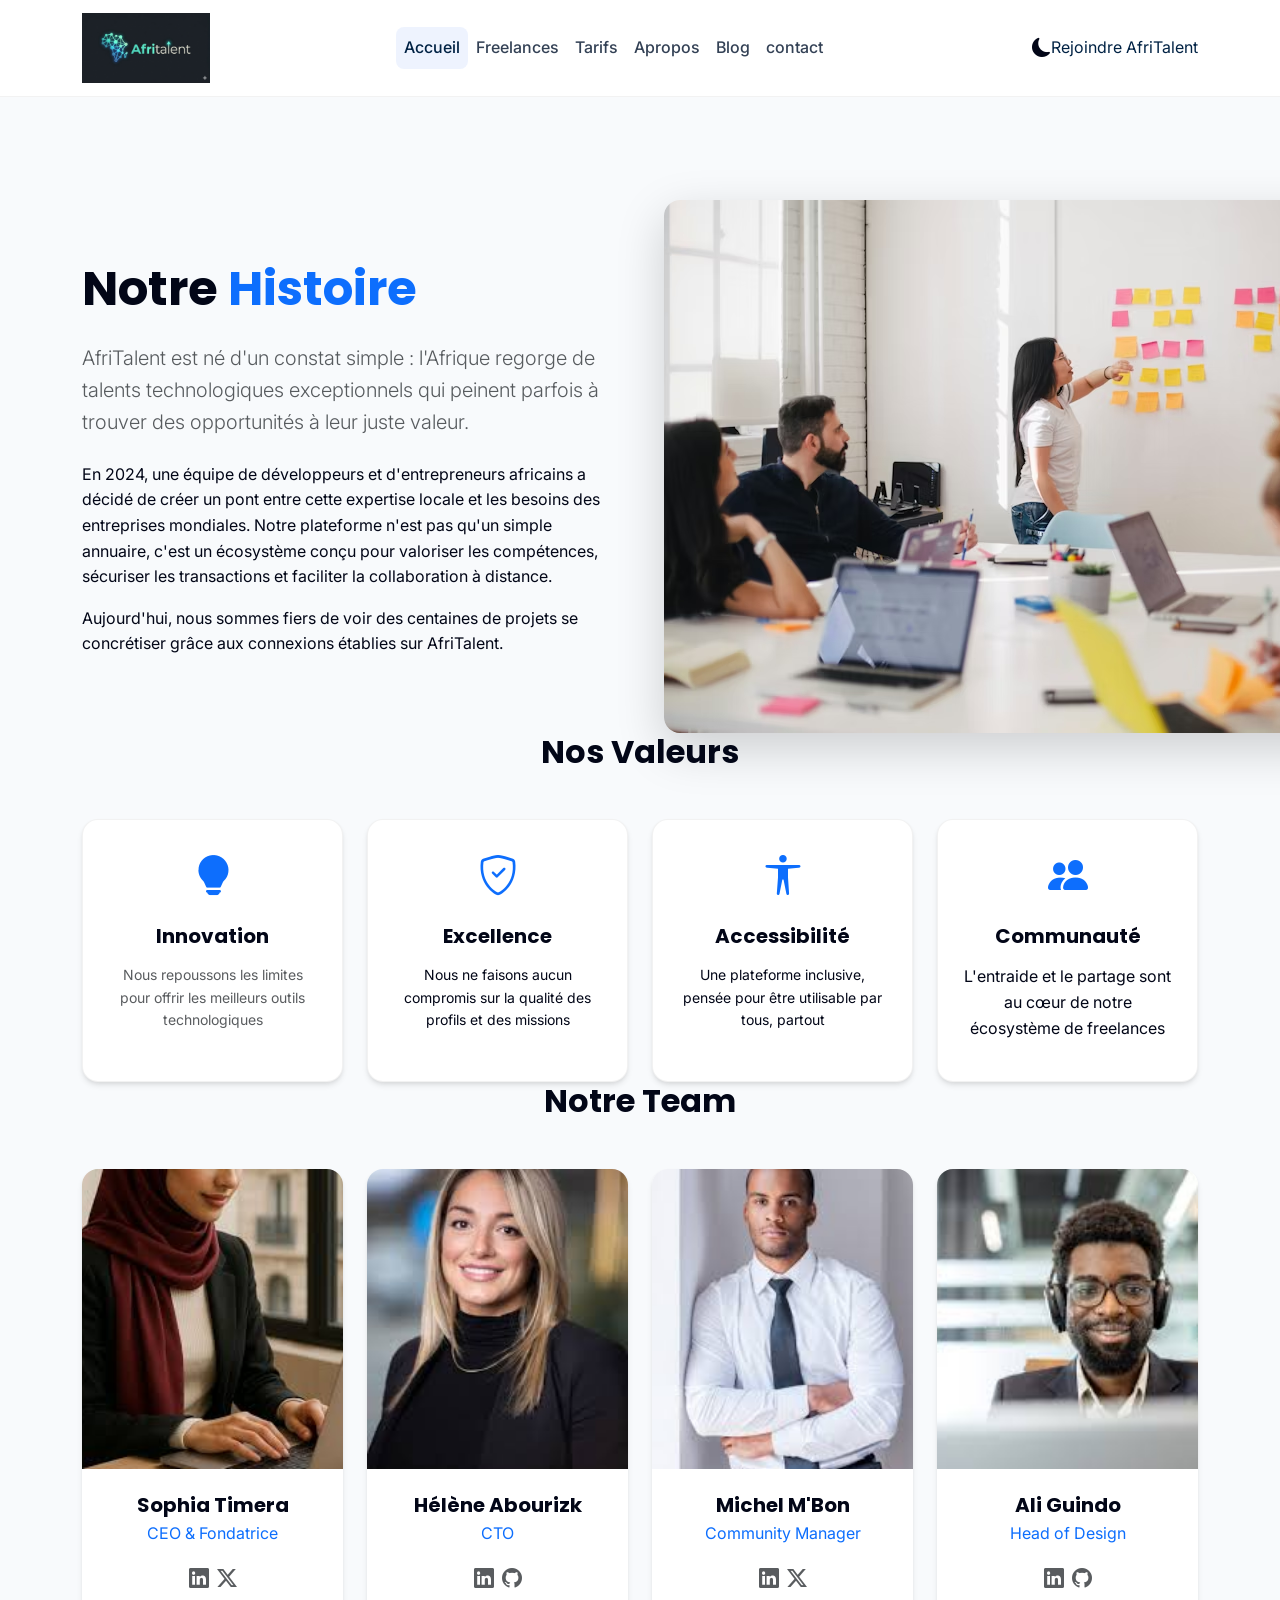
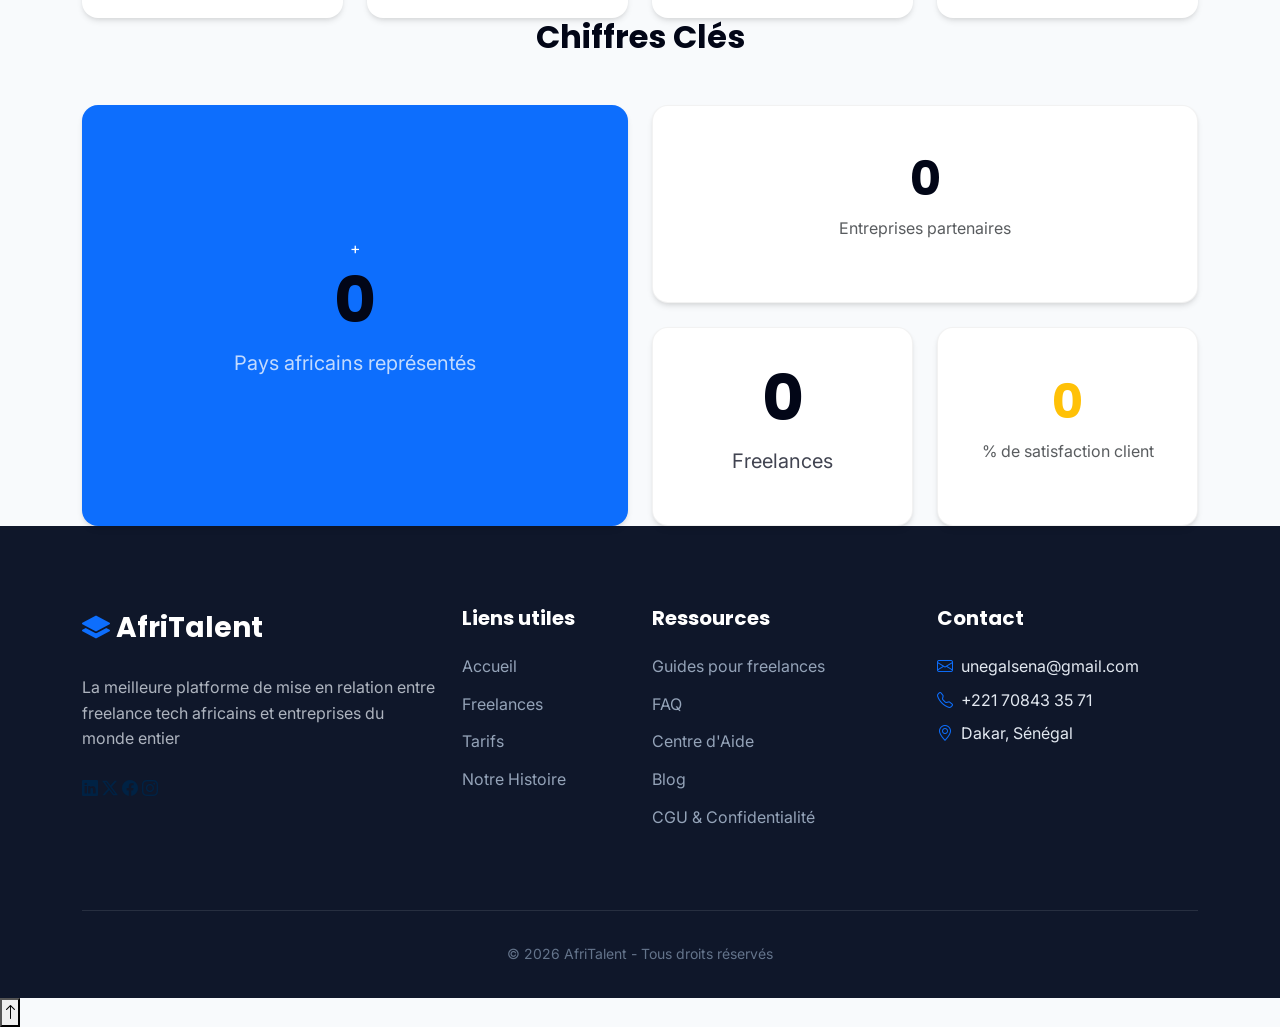
==== commit 2bb67628: "CSS : responsive design mobile et tablette, media queries" ====
--- a/about.html
+++ b/about.html
@@ -12,10 +12,10 @@
 </head>
 <body>
     <header>
-        <nav class="navbar navbar-expand fixed-top" aria-label="main-navbar">
+        <nav class="navbar navbar-expand-lg fixed-top" aria-label="main-navbar">
             <div class="container">
                 <img src="images/AfriTalent.png" alt="AfriTalent" height="70">
-                <button class="navbar-toggler d-none shadow-none" type="button" data-bs-toggle="collapse" data-bs-target="#navbarContent" aria-controls="navbarContent" aria-expanded="false" aria-label="Toggle navigation">
+                <button class="navbar-toggler shadow-none" type="button" data-bs-toggle="collapse" data-bs-target="#navbarContent" aria-controls="navbarContent" aria-expanded="false" aria-label="Toggle navigation">
                     <span class="navbar-toggler-icon"></span>
                 </button>
              <div class="collapse navbar-collapse" id="navbarContent">
@@ -52,123 +52,133 @@
     <main style="padding-top: 100px;">
         <section class="section-padding fade-in">
             <div class="container">
-                <div>
-                    <h2 class="display-5 fw-bold mb-4">Notre <span class="text-primary">Histoire</span></h2>
-                    <p class="lead text-muted mb-4">AfriTalent est né d'un constat simple : l'Afrique regorge de talents technologiques exceptionnels qui peinent parfois à trouver des opportunités à leur juste valeur.</p>
-                    <p class="texted-muted">En 2024, une équipe de développeurs et d'entrepreneurs africains a décidé de créer un pont entre cette expertise locale et les besoins des entreprises mondiales. Notre plateforme n'est pas qu'un simple annuaire, c'est un écosystème conçu pour valoriser les compétences, sécuriser les transactions et faciliter la collaboration à distance.</p>
-                    <p class="texted-muted">Aujourd'hui, nous sommes fiers de voir des centaines de projets se concrétiser grâce aux connexions établies sur AfriTalent.</p>
-                </div>
-                <div>
-                    <img src="images/imageabout.avif" alt="imageabout" class="fluid rounded-4 shadow-lg">
-                </div>
-            </div>
+                <div class="row align-items-center g-5">
+                    <div class="col-lg-6">
+                        <h2 class="display-5 fw-bold mb-4">Notre <span class="text-primary">Histoire</span></h2>
+                        <p class="lead text-muted mb-4">AfriTalent est né d'un constat simple : l'Afrique regorge de talents technologiques exceptionnels qui peinent parfois à trouver des opportunités à leur juste valeur.</p>
+                        <p class="texted-muted">En 2024, une équipe de développeurs et d'entrepreneurs africains a décidé de créer un pont entre cette expertise locale et les besoins des entreprises mondiales. Notre plateforme n'est pas qu'un simple annuaire, c'est un écosystème conçu pour valoriser les compétences, sécuriser les transactions et faciliter la collaboration à distance.</p>
+                        <p class="texted-muted">Aujourd'hui, nous sommes fiers de voir des centaines de projets se concrétiser grâce aux connexions établies sur AfriTalent.</p>
+                    </div>
+                    <div class="col-lg-6">
+                        <img src="images/imageabout.avif" alt="imageabout" class="fluid rounded-4 shadow-lg">
+                    </div>
+                </div>
+            </div>    
         </section>
 
          <section class="section-padding bg-light-custom fade-in">
             <div class="container text-center">
                 <h2 class="mb-5">Nos Valeurs</h2>
-                <div>
+                <div class="row g-4">
                     <!-- Valeur1 -->
-                    <div class="category-card p-4 h-100">
-                        <div class="icon-wrapper mb-3 text-primary" style="font-size: 2.5rem;">
-                            <i class="bi bi-lightbulb-fill"></i>
-                        </div>
-                        <h5>Innovation</h5>
-                        <p class="text-muted small">Nous repoussons les limites pour offrir les meilleurs outils technologiques</p>
-                    </div>
-                </div>
-                <!-- Valeur2 -->
-                <div>
-                    <div class="category-card p-4 h-100">
-                        <div class="icon-wrapper mb-3 text-primary" style="font-size: 2.5rem;">
-                            <i class="bi bi-shield-check"></i>
-                        </div>
-                        <h5>Excellence</h5>
-                        <p class="texted-muted small">Nous ne faisons aucun compromis sur la qualité des profils et des missions</p>
-                    </div>
-                </div>
-                <!-- Valeur3 -->
-                <div>
-                    <div class="category-card p-4 h-100">
-                        <div class="icon-wrapper mb-3 text-primary" style="font-size: 2.5rem;">
-                            <i class="bi bi-universal-access"></i>
-                        </div>
-                        <h5>Accessibilité</h5>
-                        <p class="texted-muted small">Une plateforme inclusive, pensée pour être utilisable par tous, partout</p>
-                    </div>
-                </div>
-                <!-- Valeur4 -->
-                <div>
-                    <div class="category-card p-4 h-100">
-                        <div class="icon-wrapper mb-3 text-primary" style="font-size: 2.5rem;">
-                            <i class="bi bi-people-fill"></i>
-                        </div>
-                        <h5>Communauté</h5>
-                        <p>L'entraide et le partage sont au cœur de notre écosystème de freelances</p>
-                    </div>
-                </div>
-        
-            </div>
-        </section>
-         <section class="section-padding fade-in">
+                    <div class="col-md-3 col-sm-6">
+                        <div class="category-card p-4 h-100">
+                            <div class="icon-wrapper mb-3 text-primary" style="font-size: 2.5rem;">
+                                <i class="bi bi-lightbulb-fill"></i>
+                            </div>
+                            <h5>Innovation</h5>
+                            <p class="text-muted small">Nous repoussons les limites pour offrir les meilleurs outils technologiques</p>
+                        </div>
+                    </div>
+                    <!-- Valeur2 -->
+                    <div class="col-md-3 col-sm-6">
+                        <div class="category-card p-4 h-100">
+                            <div class="icon-wrapper mb-3 text-primary" style="font-size: 2.5rem;">
+                                <i class="bi bi-shield-check"></i>
+                            </div>
+                            <h5>Excellence</h5>
+                            <p class="texted-muted small">Nous ne faisons aucun compromis sur la qualité des profils et des missions</p>
+                        </div>
+                    </div>
+                    <!-- Valeur3 -->
+                    <div class="col-md-3 col-sm-6">
+                        <div class="category-card p-4 h-100">
+                            <div class="icon-wrapper mb-3 text-primary" style="font-size: 2.5rem;">
+                                <i class="bi bi-universal-access"></i>
+                            </div>
+                            <h5>Accessibilité</h5>
+                            <p class="texted-muted small">Une plateforme inclusive, pensée pour être utilisable par tous, partout</p>
+                        </div>
+                    </div>
+                    <!-- Valeur4 -->
+                    <div class="col-md-3 col-sm-6">
+                        <div class="category-card p-4 h-100">
+                            <div class="icon-wrapper mb-3 text-primary" style="font-size: 2.5rem;">
+                                <i class="bi bi-people-fill"></i>
+                            </div>
+                            <h5>Communauté</h5>
+                            <p>L'entraide et le partage sont au cœur de notre écosystème de freelances</p>
+                        </div>
+                    </div>
+                </div>
+            </div>    
+        </section>
+        <section class="section-padding fade-in">
             <div class="container text-center">
                 <h2 class="mb-5">Notre Team</h2>
-                <div>
+                <div class="row justify-content-center g-4">
                     <!-- Membre1 -->
-                    <div class="card freelance-card border-0 h-100">
-                        <img src="images/imageCEO.jpg" alt="CEO" style="height: 300px; object-fit: cover;">   
-                        <div class="card-body p-4">
-                            <h5 class="fw-bold mb-1">Sophia Timera</h5>
-                            <p class="text-primary mb-3">CEO & Fondatrice </p>
-                            <div class="d-flex justify-content-center gap-2">
-                                <a href="#" class="text-muted hover-primary"><i class="bi bi-linkedin fs-5"></i></a>
-                                <a href="#" class="text-muted hover-primary"><i class="bi bi-twitter-x fs-5"></i></a>
-                            </div>
-                        </div>
-                    </div>
+                    <div class="col-lg-3 col-md-6">
+                        <div class="card freelance-card border-0 h-100">
+                            <img src="images/imageCEO.jpg" alt="CEO" style="height: 300px; object-fit: cover;">   
+                            <div class="card-body p-4">
+                                <h5 class="fw-bold mb-1">Sophia Timera</h5>
+                                <p class="text-primary mb-3">CEO & Fondatrice </p>
+                                <div class="d-flex justify-content-center gap-2">
+                                    <a href="#" class="text-muted hover-primary"><i class="bi bi-linkedin fs-5"></i></a>
+                                    <a href="#" class="text-muted hover-primary"><i class="bi bi-twitter-x fs-5"></i></a>
+                                </div>
+                            </div>
+                        </div>
+                    </div>    
                     <!-- Membre2 -->
-                    <div class="card freelance-card border-0 h-100">
-                        <img src="images/imageCTO.jpg" alt="CTO" style="height: 300px; object-fit: cover;">   
-                        <div class="card-body p-4">
-                            <h5 class="fw-bold mb-1">Hélène Abourizk</h5>
-                            <p class="text-primary mb-3">CTO</p>
-                            <div class="d-flex justify-content-center gap-2">
-                                <a href="#" class="text-muted hover-primary"><i class="bi bi-linkedin fs-5"></i></a>
-                                <a href="#" class="text-muted hover-primary"><i class="bi bi-dribbble fs-5"></i></a>
+                    <div class="col-lg-3 col-md-6">
+                        <div class="card freelance-card border-0 h-100">
+                            <img src="images/imageCTO.jpg" alt="CTO" style="height: 300px; object-fit: cover;">   
+                            <div class="card-body p-4">
+                                <h5 class="fw-bold mb-1">Hélène Abourizk</h5>
+                                <p class="text-primary mb-3">CTO</p>
+                                <div class="d-flex justify-content-center gap-2">
+                                    <a href="#" class="text-muted hover-primary"><i class="bi bi-linkedin fs-5"></i></a>
+                                    <a href="#" class="text-muted hover-primary"><i class="bi bi-github fs-5"></i></a>
+                                </div>
                             </div>
                         </div>
                     </div>
                     <!-- Membre3 -->
-                    <div class="card freelance-card border-0 h-100">
-                        <img src="images/imageCM.jpg" alt="CM" style="height: 300px; object-fit: cover;">   
-                        <div class="card-body p-4">
-                            <h5 class="fw-bold mb-1">Michel M'Bon</h5>
-                            <p class="text-primary mb-3">Community Manager</p>
-                            <div class="d-flex justify-content-center gap-2">
-                                <a href="#" class="text-muted hover-primary"><i class="bi bi-linkedin fs-5"></i></a>
-                                <a href="#" class="text-muted hover-primary"><i class="bi bi-twitter-x fs-5"></i></a>
+                    <div class="col-lg-3 col-md-6">
+                        <div class="card freelance-card border-0 h-100">
+                            <img src="images/imageCM.jpg" alt="CM" style="height: 300px; object-fit: cover;">   
+                            <div class="card-body p-4">
+                                <h5 class="fw-bold mb-1">Michel M'Bon</h5>
+                                <p class="text-primary mb-3">Community Manager</p>
+                                <div class="d-flex justify-content-center gap-2">
+                                    <a href="#" class="text-muted hover-primary"><i class="bi bi-linkedin fs-5"></i></a>
+                                    <a href="#" class="text-muted hover-primary"><i class="bi bi-twitter-x fs-5"></i></a>
+                                </div>
                             </div>
                         </div>
                     </div>
                     <!-- Membre4 -->
-                    <div class="card freelance-card border-0 h-100">
-                        <img src="images/imagedesign.jpg" alt="designer" style="height: 300px; object-fit: cover;">   
-                        <div class="card-body p-4">
-                            <h5 class="fw-bold mb-1">Ali Guindo</h5>
-                            <p class="text-primary mb-3">Head of Design</p>
-                            <div class="d-flex justify-content-center gap-2">
-                                <a href="#" class="text-muted hover-primary"><i class="bi bi-linkedin fs-5"></i></a>
-                                 <a href="#" class="text-muted hover-primary"><i class="bi bi-github fs-5"></i></a>
-                            </div>
-                        </div>
-                    </div>
-                </div>
-
+                    <div class="col-lg-3 col-md-6">
+                        <div class="card freelance-card border-0 h-100">
+                            <img src="images/imagedesign.jpg" alt="designer" style="height: 300px; object-fit: cover;">   
+                            <div class="card-body p-4">
+                                <h5 class="fw-bold mb-1">Ali Guindo</h5>
+                                <p class="text-primary mb-3">Head of Design</p>
+                                <div class="d-flex justify-content-center gap-2">
+                                    <a href="#" class="text-muted hover-primary"><i class="bi bi-linkedin fs-5"></i></a>
+                                    <a href="#" class="text-muted hover-primary"><i class="bi bi-github fs-5"></i></a>
+                                </div>
+                            </div>
+                        </div>
+                    </div>
+                </div>
             </div>
         </section>
         <section class="section-padding bg-light-custom fade-in">
             <div class="container text-center">
-                 <h2 class="mb-5">Chiffres Clés</h2> /* mb-5(margin bottom 5 la taille) */
+                  <h2 class="mb-5">Chiffres Clés</h2>   <!-- margin bottom taille 5 -->
                 <div class="bento-grid"> 
                     <div class="bento-item bento-item-1 d-flex flex-column justify-content-center align-items-center bg-primary text-white border-0">
                         +<h3 class="display-3 fw-bold counter mb-0" data-target="25">0</h3>
@@ -191,54 +201,61 @@
         </section>
     </main>
     <footer class="footer">
-     <div class="container">
-            <div class="mb-4">
-                <a href="index.html" class="navbar-brand text-white fs-3 font-heading fw-bold">
-                    <i class="bi bi-layers-fill text-primary"></i> AfriTalent
-                </a>
-            </div>
-            <p>La meilleure platforme de mise en relation entre freelance tech africains et entreprises du monde entier</p>
+        <div class="container">
+            <div class="row g-4">
+                <div class="col-lg-4 col-md-6">
+                    <div class="mb-4">
+                        <a href="index.html" class="navbar-brand text-white fs-3 font-heading fw-bold">
+                            <i class="bi bi-layers-fill text-primary"></i> AfriTalent
+                        </a>
+                    </div>
+                    <p class="mb-4 opacity-75">La meilleure platforme de mise en relation entre freelance tech africains et entreprises du monde entier</p>
+                    <div class="social-icons">
+                        <a href="#" aria-label="LinkedIn"><i class="bi bi-linkedin"></i></a>
+                        <a href="#" aria-label="Twitter"><i class="bi bi-twitter-x"></i></a>
+                        <a href="#" aria-label="Facebook"><i class="bi bi-facebook"></i></a>
+                        <a href="#" aria-label="Instagram"><i class="bi bi-instagram"></i></a>
+                    </div>
+                </div>
+                <div class="col-lg-2 col-md-6">
+                    <h6 class="footer-heading">Liens utiles</h6>
+                    <ul class="footer-links">
+                        <li><a href="index.html">Accueil</a></li>
+                        <li><a href="freelances.html">Freelances</a></li>
+                        <li><a href="tarifs.html">Tarifs</a></li>
+                        <li><a href="about.html">Notre Histoire</a></li>
+                    </ul>
+                </div>
+                 <div class="col-lg-3 col-md-6">
+                    <h6 class="footer-heading">Ressources</h6>
+                    <ul class="footer-links">
+                        <li><a href="#">Guides pour freelances</a></li>
+                        <li><a href="#">FAQ</a></li>
+                        <li><a href="#">Centre d'Aide</a></li>
+                        <li><a href="#">Blog</a></li>
+                        <li><a href="#">CGU & Confidentialité</a></li>
+                    </ul>
+                </div>
+                <div class="col-lg-3 col-md-6">
+                    <h6 class="footer-heading">Contact</h6>
+                    <ul class="footer-links">
+                        <li class="d-flex align-items-center mb-2"><i class="bi bi-envelope text-primary me-2"></i> unegalsena@gmail.com</li>
+                        <li class="d-flex align-items-center mb-2"><i class="bi bi-telephone text-primary me-2"></i> +221 70843 35 71</li>
+                        <li class="d-flex align-items-center"><i class="bi bi-geo-alt text-primary me-2"></i> Dakar, Sénégal</li>
+                    </ul>
+                </div>
+            </div>
+            <div class="footer-bottom">
+                <p class="mb-0">© 2026 AfriTalent - Tous droits réservés</p>
+            </div>
         </div>
-        <div>
-            <h6 class="footer-heading">Liens utiles</h6>
-            <ul class="footer-links">
-                <li><a href="index.html">Accueil</a></li>
-                <li><a href="freelances.html">Freelances</a></li>
-                <li><a href="tarifs.html">Tarifs</a></li>
-                <li><a href="about.html">Notre Histoire</a></li>
-            </ul>
-        </div>
-            <h6 class="footer-heading">Ressources</h6>
-            <ul>
-                <li><a href="#">Guides pour freelances</a></li>
-                <li><a href="#">FAQ</a></li>
-                <li><a href="#">Centre d'Aide</a></li>
-                <li><a href="#">Blog</a></li>
-                <li><a href="#">CGU & Confidentialité</a></li>
-            </ul>
-        </div>
-        <div>
-            <h6 class="footer-heading">Contact</h6>
-            <ul class="footer-links">
-                <li class="d-flex align-items-center mb-2"><i class="bi bi-envelope text-primary me-2"></i> unegalsena@gmail.com</li>
-                <li class="d-flex align-items-center mb-2"><i class="bi bi-telephone text-primary me-2"></i> +221 70 843 35 71</li>
-                <li class="d-flex align-items-center"><i class="bi bi-geo-alt text-primary me-2"></i> Dakar, Sénégal</li>
-            </ul>
-
-        </div>
-        <div class="footer-bottom">
-            <p class="mb-0">© 2026 AfriTalent - Tous droits réservés</p>
-        </div>
-
-     </div>
     </footer>
     <!-- Pour retourner en haut -->
     <button id="back-to-top" aria-label="Retour en haut">
         <i class="bi bi-arrow-up"></i>
     </button>
+
     <script src="https://cdn.jsdelivr.net/npm/bootstrap@5.3.2/dist/js/bootstrap.bundle.min.js"></script>
     <script src="js/main.js"></script>
-
-    
 </body>
 </html>
--- a/css/style.css
+++ b/css/style.css
@@ -408,11 +408,66 @@
 font-size: 3rem;
 margin-bottom: 1.5rem;
 }
-
-
-
-
-
-
-
-
+@media (max-width: 1200px) {
+  .hero h1 { font-size: 3.5rem; }
+}
+@media (max-width: 992px) {
+  .bento-grid {
+    grid-template-columns: repeat(2, 1fr);
+    grid-template-rows: auto;
+  }
+  
+  .bento-item-1 { grid-column: 1 / 3; grid-row: 1; }
+  .bento-item-2 { grid-column: 1 / 3; grid-row: 2; }
+  .bento-item-3 { grid-column: 1 / 2; grid-row: 3; }
+  .bento-item-4 { grid-column: 2 / 3; grid-row: 3; }
+  .pricing-card.popular {
+    transform: scale(1);
+  }
+  .pricing-card.popular:hover {
+    transform: translateY(-5px);
+  }
+}
+@media (max-width: 768px) {
+  .hero {
+    text-align: center;
+    padding-top: 120px;
+  }
+  
+  .hero-stats {
+    justify-content: center;
+    flex-wrap: wrap;
+  }
+  
+  .hero-image-container {
+    margin-top: 3rem;
+  }
+  .bento-grid {
+    grid-template-columns: 1fr;
+  }
+  
+  .bento-item-1, .bento-item-2, .bento-item-3, .bento-item-4 {
+    grid-column: 1;
+    grid-row: auto;
+  }
+  
+  .pricing-card {
+    margin-bottom: 2rem;
+  }
+  
+  .section-padding {
+    padding: 3rem 0;
+  }
+}
+@media (max-width: 576px) {
+  .hero h1 { font-size: 2.5rem; }
+  .hero-stats { gap: 1rem; }
+  .stat-item h3 { font-size: 1.5rem; }
+}
+
+
+
+
+
+
+
--- a/css/style.css
+++ b/css/style.css
@@ -408,11 +408,66 @@
 font-size: 3rem;
 margin-bottom: 1.5rem;
 }
-
-
-
-
-
-
-
-
+@media (max-width: 1200px) {
+  .hero h1 { font-size: 3.5rem; }
+}
+@media (max-width: 992px) {
+  .bento-grid {
+    grid-template-columns: repeat(2, 1fr);
+    grid-template-rows: auto;
+  }
+  
+  .bento-item-1 { grid-column: 1 / 3; grid-row: 1; }
+  .bento-item-2 { grid-column: 1 / 3; grid-row: 2; }
+  .bento-item-3 { grid-column: 1 / 2; grid-row: 3; }
+  .bento-item-4 { grid-column: 2 / 3; grid-row: 3; }
+  .pricing-card.popular {
+    transform: scale(1);
+  }
+  .pricing-card.popular:hover {
+    transform: translateY(-5px);
+  }
+}
+@media (max-width: 768px) {
+  .hero {
+    text-align: center;
+    padding-top: 120px;
+  }
+  
+  .hero-stats {
+    justify-content: center;
+    flex-wrap: wrap;
+  }
+  
+  .hero-image-container {
+    margin-top: 3rem;
+  }
+  .bento-grid {
+    grid-template-columns: 1fr;
+  }
+  
+  .bento-item-1, .bento-item-2, .bento-item-3, .bento-item-4 {
+    grid-column: 1;
+    grid-row: auto;
+  }
+  
+  .pricing-card {
+    margin-bottom: 2rem;
+  }
+  
+  .section-padding {
+    padding: 3rem 0;
+  }
+}
+@media (max-width: 576px) {
+  .hero h1 { font-size: 2.5rem; }
+  .hero-stats { gap: 1rem; }
+  .stat-item h3 { font-size: 1.5rem; }
+}
+
+
+
+
+
+
+
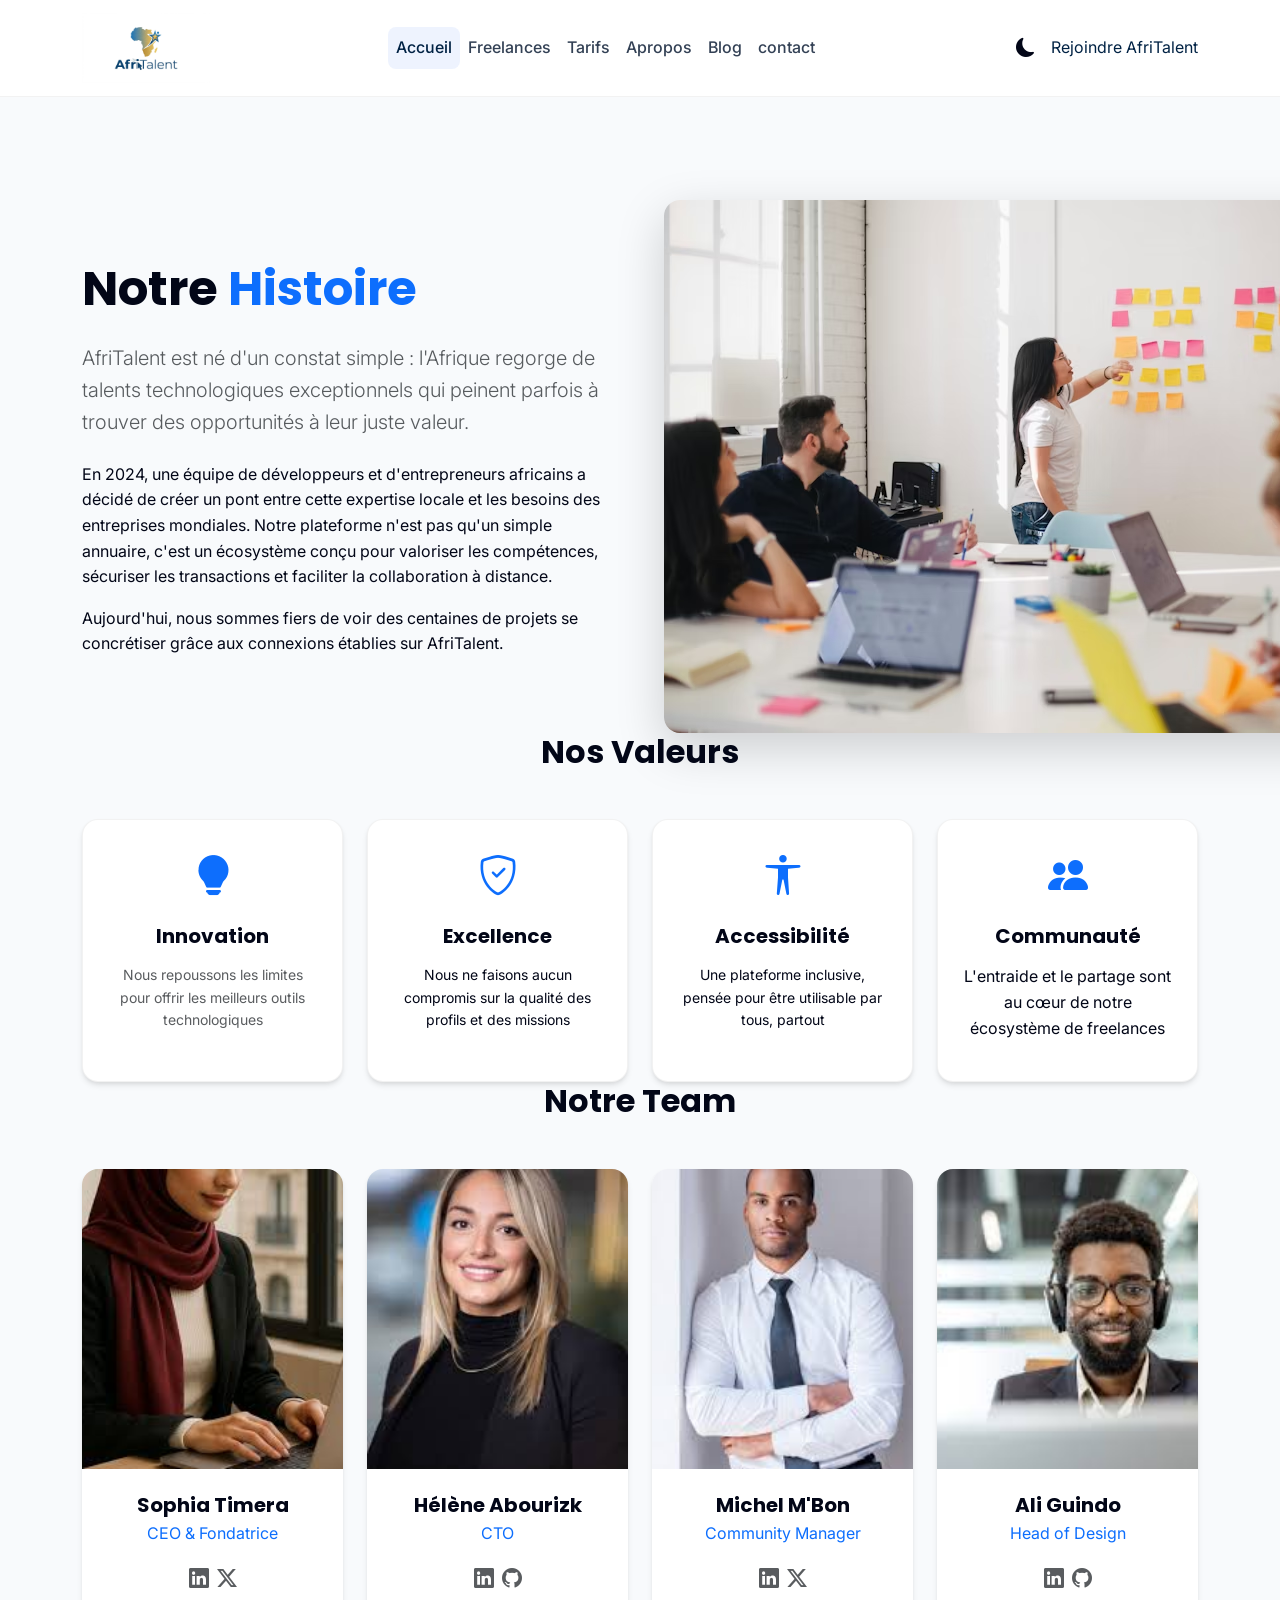
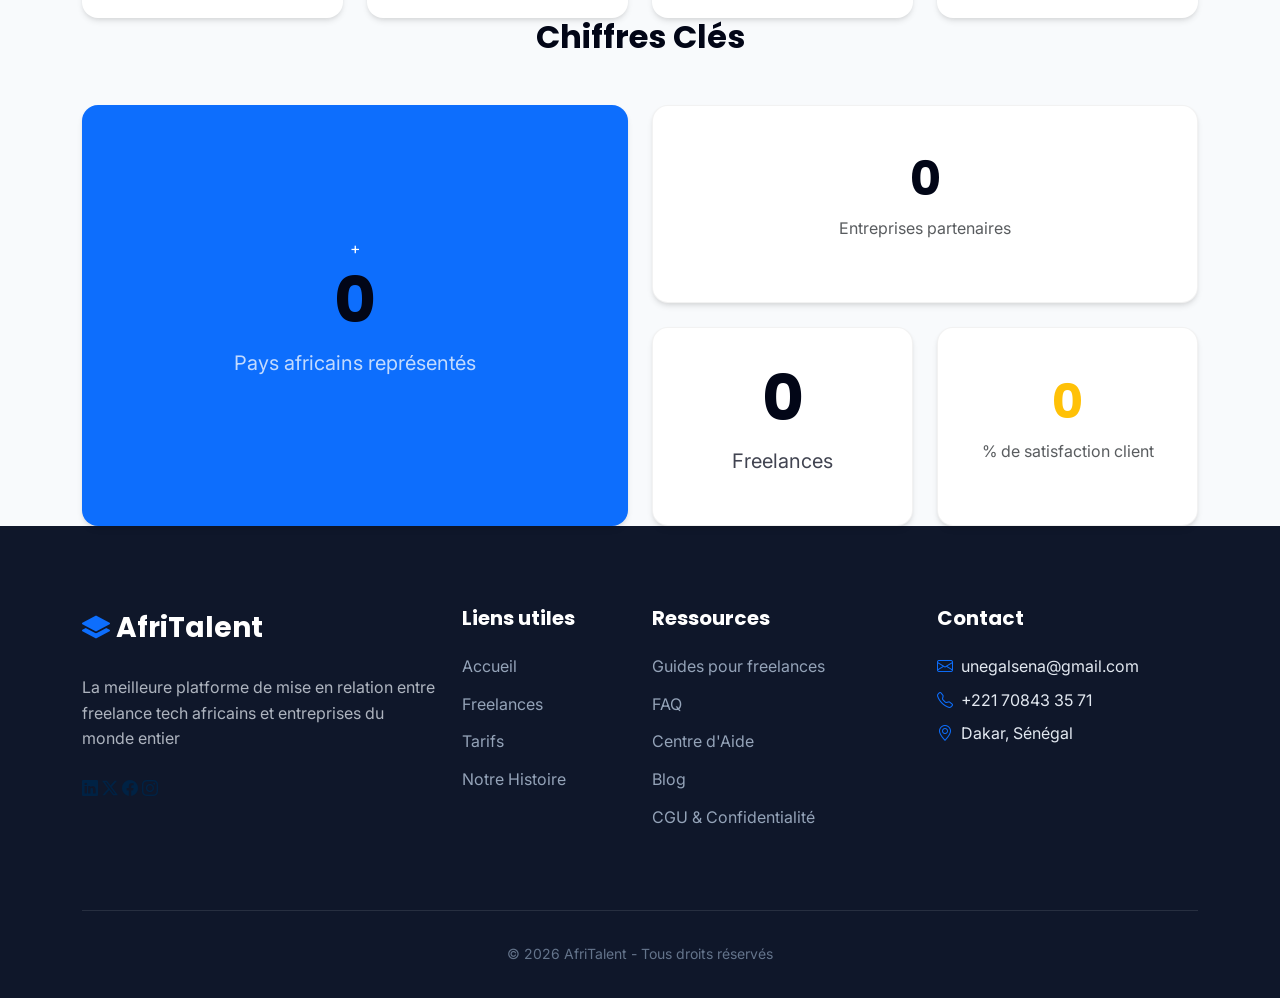
==== commit 262a7d6a: "JS : dark mode avec localStorage, navbar dynamique au scroll" ====
--- a/about.html
+++ b/about.html
@@ -251,7 +251,7 @@
         </div>
     </footer>
     <!-- Pour retourner en haut -->
-    <button id="back-to-top" aria-label="Retour en haut">
+    <button id="backToTop" aria-label="Retour en haut">
         <i class="bi bi-arrow-up"></i>
     </button>
 
--- a/css/style.css
+++ b/css/style.css
@@ -72,6 +72,11 @@
   font-size: 1.5rem;
   color: var(--primary);
 }
+.navbar-brand img {
+  background-color: var(--secondary);
+  padding: 8px 12px;
+  border-radius: 12px;
+}
 .navbar .nav-link {
   font-weight: 500;
   color: var(--text-main);
@@ -93,6 +98,7 @@
 cursor: pointer;
 transition: var(--transition);
 margin-left: 1rem;
+margin-right: 1rem;
 }
 #theme-toggle:hover {
 color: var(--primary);
@@ -464,10 +470,66 @@
   .hero-stats { gap: 1rem; }
   .stat-item h3 { font-size: 1.5rem; }
 }
-
-
-
-
-
-
-
+  /* Mode Sombre */
+
+/* Active le mode sombre sur toute la page */
+.dark-mode {
+    background-color: #020617; 
+    color: #f8fafc; 
+}
+/* Navbar en mode sombre */
+.dark-mode .navbar {
+    background: rgba(15, 23, 42, 0.95); /* rgba permet une légère transparence */
+}
+/* Change le fond des cartes en mode sombre */
+.dark-mode .bento-item,
+.dark-mode .category-card,
+.dark-mode .pricing-card,
+.dark-mode .freelance-card {
+    background-color: #1e293b; /* Fond sombre pour les cartes */
+    color: #f8fafc; 
+}
+/* Couleur des textes secondaires en dark mode */
+.dark-mode .hero-subtitle,
+.dark-mode .stat-item p,
+.dark-mode .navbar .nav-link {
+    color: #cbd5e1;
+}
+/* Titres en blanc en mode sombre */
+.dark-mode h1,
+.dark-mode h2,
+.dark-mode h3,
+.dark-mode h4,
+.dark-mode h5,
+.dark-mode h6 {
+    color: white;
+}
+  /* Bouton de retour en haut */
+
+#backToTop {
+    position: fixed; /* fixe le bouton même quand on scroll */
+    bottom: 20px;
+    right: 20px;
+    width: 50px;
+    height: 50px;
+    border: none;/* Supprime la bordure par défaut */
+    border-radius: 50%; /* Rend le bouton circulaire */
+    background-color: var(--primary);
+    color: white;
+    cursor: pointer; /* Change le curseur en main au survol */
+    opacity: 0; /* Rend le bouton invisible */
+    visibility: hidden; /* Cache complètement l’élément */
+    transition: var(--transition); /* Animation fluide lors de l’apparition */
+    z-index: 999; /* Place le bouton au-dessus des autres éléments */
+}
+/* Classe ajoutée en JS quand on scroll */
+#backToTop.show {
+    opacity: 1;/* Rend le bouton visible progressivement */
+    visibility: visible; /* Réaffiche l’élément */
+}
+
+
+
+
+
+
--- a/css/style.css
+++ b/css/style.css
@@ -72,6 +72,11 @@
   font-size: 1.5rem;
   color: var(--primary);
 }
+.navbar-brand img {
+  background-color: var(--secondary);
+  padding: 8px 12px;
+  border-radius: 12px;
+}
 .navbar .nav-link {
   font-weight: 500;
   color: var(--text-main);
@@ -93,6 +98,7 @@
 cursor: pointer;
 transition: var(--transition);
 margin-left: 1rem;
+margin-right: 1rem;
 }
 #theme-toggle:hover {
 color: var(--primary);
@@ -464,10 +470,66 @@
   .hero-stats { gap: 1rem; }
   .stat-item h3 { font-size: 1.5rem; }
 }
-
-
-
-
-
-
-
+  /* Mode Sombre */
+
+/* Active le mode sombre sur toute la page */
+.dark-mode {
+    background-color: #020617; 
+    color: #f8fafc; 
+}
+/* Navbar en mode sombre */
+.dark-mode .navbar {
+    background: rgba(15, 23, 42, 0.95); /* rgba permet une légère transparence */
+}
+/* Change le fond des cartes en mode sombre */
+.dark-mode .bento-item,
+.dark-mode .category-card,
+.dark-mode .pricing-card,
+.dark-mode .freelance-card {
+    background-color: #1e293b; /* Fond sombre pour les cartes */
+    color: #f8fafc; 
+}
+/* Couleur des textes secondaires en dark mode */
+.dark-mode .hero-subtitle,
+.dark-mode .stat-item p,
+.dark-mode .navbar .nav-link {
+    color: #cbd5e1;
+}
+/* Titres en blanc en mode sombre */
+.dark-mode h1,
+.dark-mode h2,
+.dark-mode h3,
+.dark-mode h4,
+.dark-mode h5,
+.dark-mode h6 {
+    color: white;
+}
+  /* Bouton de retour en haut */
+
+#backToTop {
+    position: fixed; /* fixe le bouton même quand on scroll */
+    bottom: 20px;
+    right: 20px;
+    width: 50px;
+    height: 50px;
+    border: none;/* Supprime la bordure par défaut */
+    border-radius: 50%; /* Rend le bouton circulaire */
+    background-color: var(--primary);
+    color: white;
+    cursor: pointer; /* Change le curseur en main au survol */
+    opacity: 0; /* Rend le bouton invisible */
+    visibility: hidden; /* Cache complètement l’élément */
+    transition: var(--transition); /* Animation fluide lors de l’apparition */
+    z-index: 999; /* Place le bouton au-dessus des autres éléments */
+}
+/* Classe ajoutée en JS quand on scroll */
+#backToTop.show {
+    opacity: 1;/* Rend le bouton visible progressivement */
+    visibility: visible; /* Réaffiche l’élément */
+}
+
+
+
+
+
+
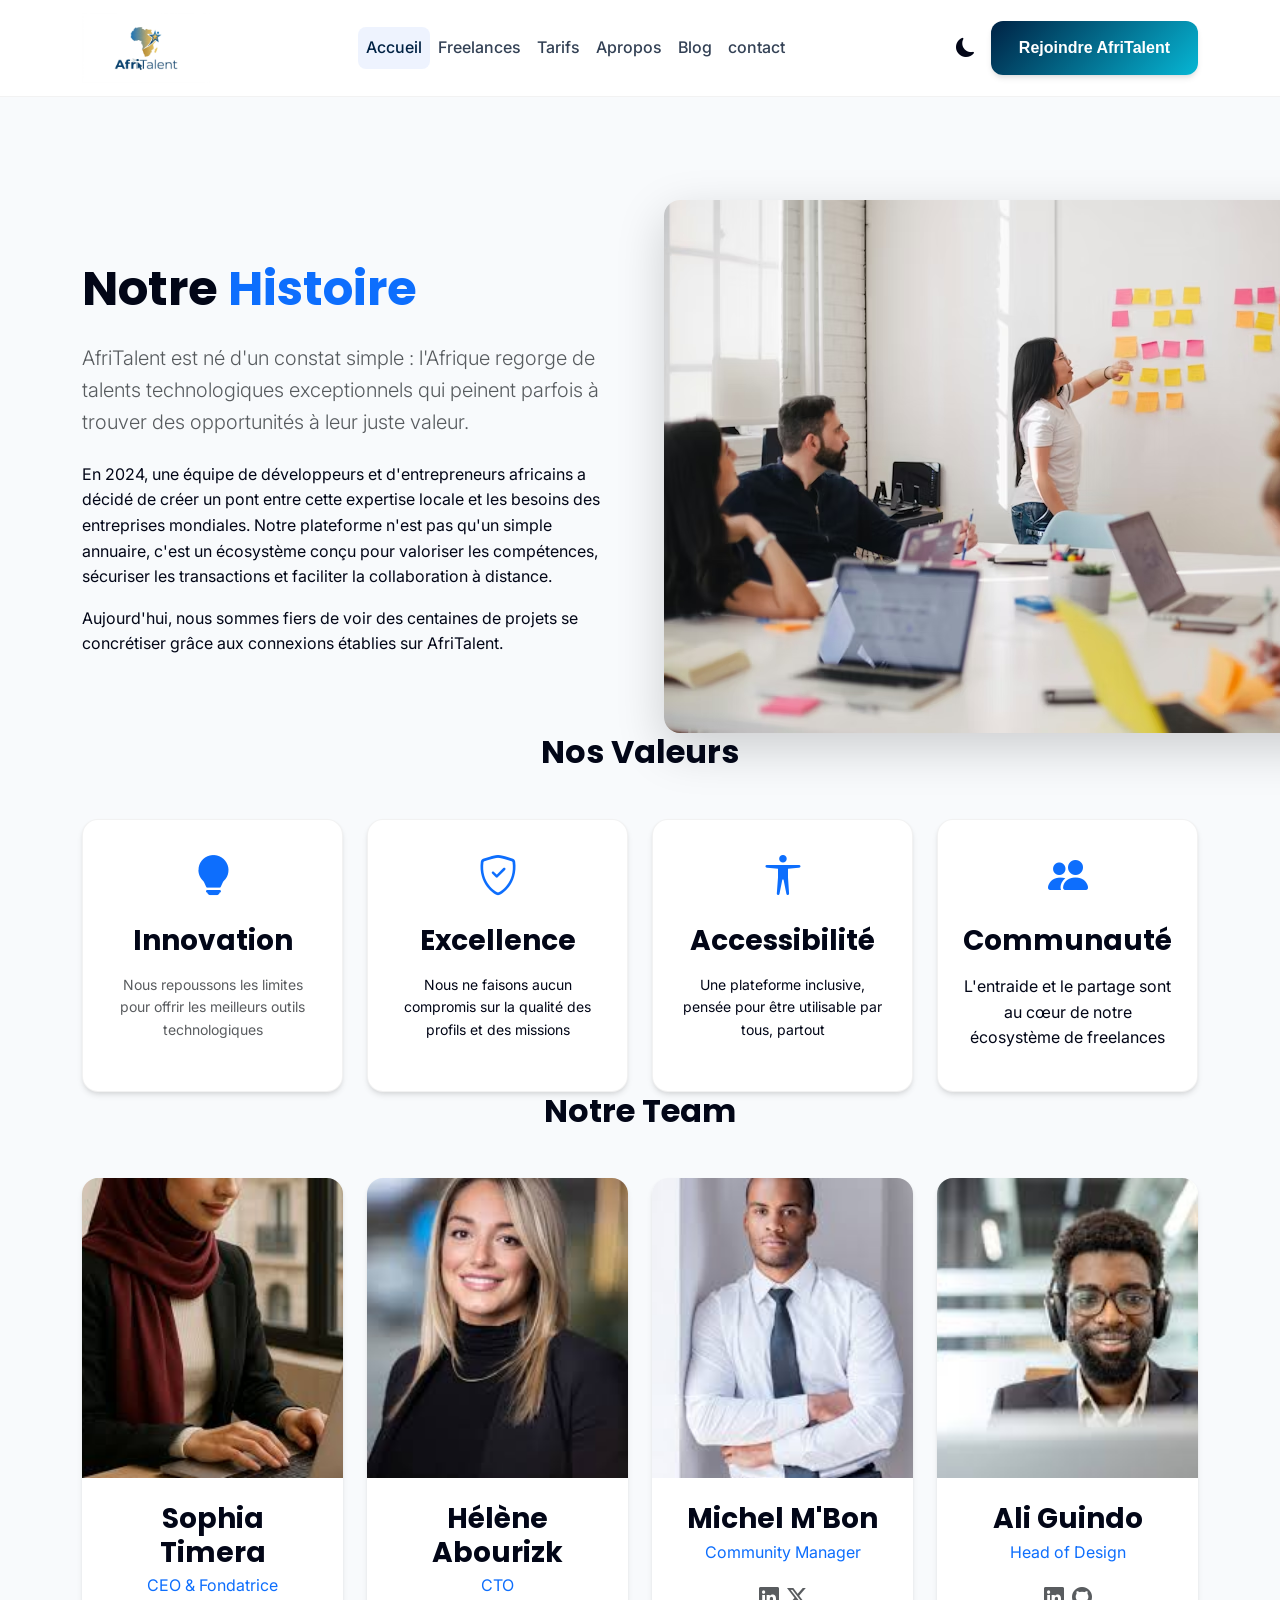
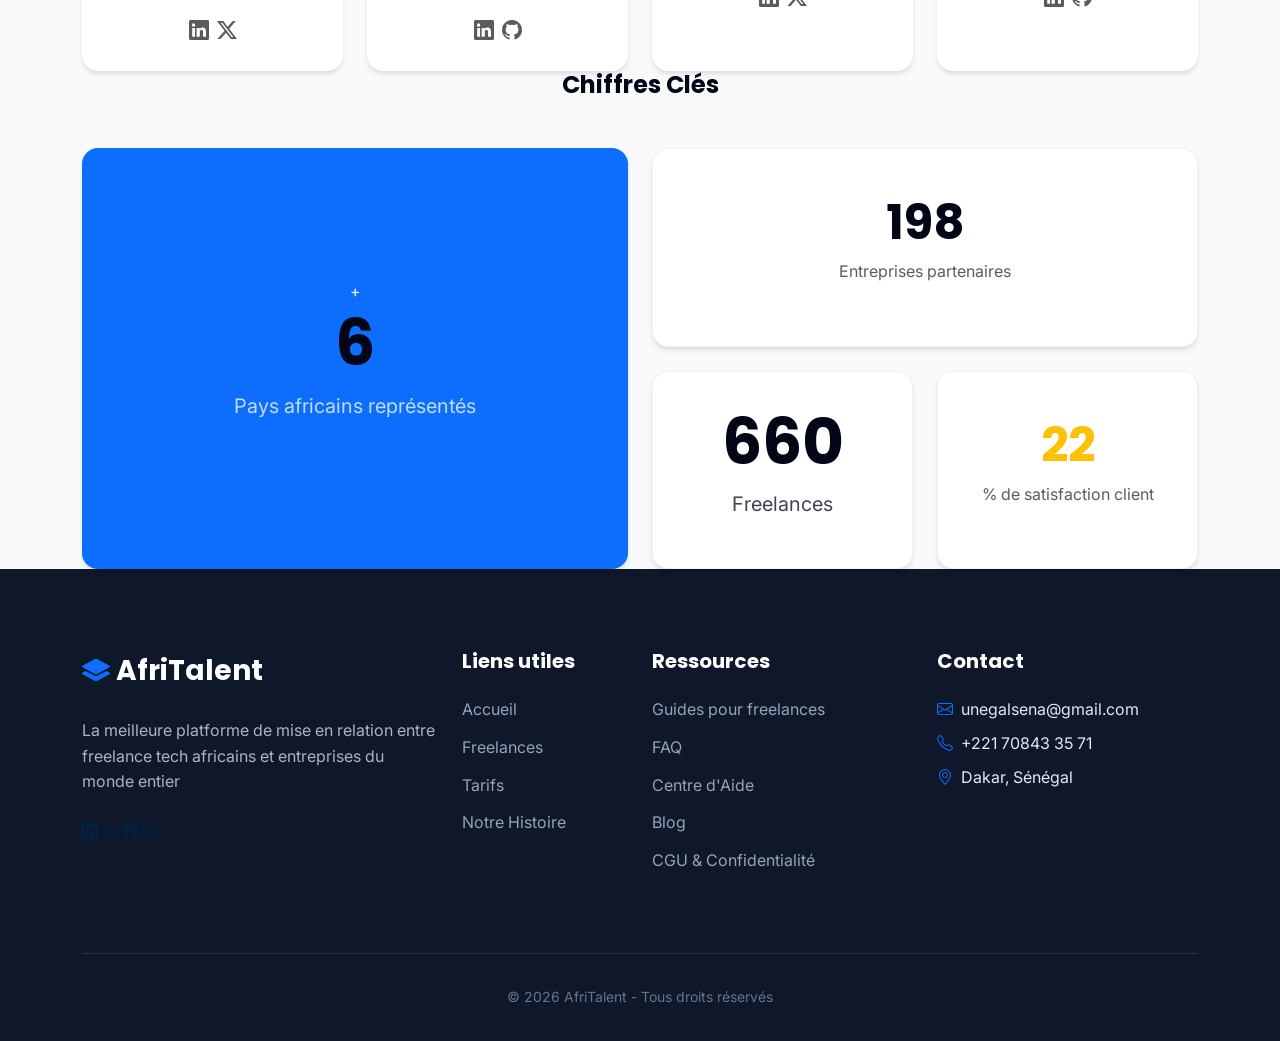
==== commit 6f868a16: "Finalisation : corrections responsive, optimisation du code et commentaires" ====
--- a/about.html
+++ b/about.html
@@ -1,5 +1,5 @@
 <!DOCTYPE html>
-<html lang="en">
+<html lang="fr">
 <head>
     <meta charset="UTF-8">
     <meta name="viewport" content="width=device-width, initial-scale=1.0">
@@ -7,14 +7,24 @@
     <link rel="stylesheet" href="css/style.css">
     <link href="https://cdn.jsdelivr.net/npm/bootstrap@5.3.8/dist/css/bootstrap.min.css" rel="stylesheet" integrity="sha384-sRIl4kxILFvY47J16cr9ZwB07vP4J8+LH7qKQnuqkuIAvNWLzeN8tE5YBujZqJLB" crossorigin="anonymous">
     <link rel="stylesheet" href="https://cdn.jsdelivr.net/npm/bootstrap-icons@1.11.1/font/bootstrap-icons.css">
+    <!-- Script pour charger le mode sombre dès l'ouverture pour éviter le flash blanc -->
+    <script>
+        (function() {
+            const theme = localStorage.getItem('theme');
+            if (theme === 'dark') {
+                document.documentElement.classList.add('dark');
+            }
+        })();
+    </script>
     <link rel="stylesheet" href="css/style.css">
     <link rel="stylesheet" href="https://fonts.googleapis.com/css2?family=Inter:wght@400;500;600&family=Poppins:wght@600;700;800&display=swap">
 </head>
 <body>
     <header>
+        <!-- NAVBAR -->
         <nav class="navbar navbar-expand-lg fixed-top" aria-label="main-navbar">
             <div class="container">
-                <img src="images/AfriTalent.png" alt="AfriTalent" height="70">
+                <img src="images/AfriTalent.png" alt="AfriTalent" height="70" class="logoafritalent">
                 <button class="navbar-toggler shadow-none" type="button" data-bs-toggle="collapse" data-bs-target="#navbarContent" aria-controls="navbarContent" aria-expanded="false" aria-label="Toggle navigation">
                     <span class="navbar-toggler-icon"></span>
                 </button>
@@ -50,11 +60,12 @@
         </nav>
     </header>
     <main style="padding-top: 100px;">
+        <!-- NOTRE HISTOIRE -->
         <section class="section-padding fade-in">
             <div class="container">
                 <div class="row align-items-center g-5">
                     <div class="col-lg-6">
-                        <h2 class="display-5 fw-bold mb-4">Notre <span class="text-primary">Histoire</span></h2>
+                        <h1 class="display-5 fw-bold mb-4">Notre <span class="text-primary">Histoire</span></h1>
                         <p class="lead text-muted mb-4">AfriTalent est né d'un constat simple : l'Afrique regorge de talents technologiques exceptionnels qui peinent parfois à trouver des opportunités à leur juste valeur.</p>
                         <p class="texted-muted">En 2024, une équipe de développeurs et d'entrepreneurs africains a décidé de créer un pont entre cette expertise locale et les besoins des entreprises mondiales. Notre plateforme n'est pas qu'un simple annuaire, c'est un écosystème conçu pour valoriser les compétences, sécuriser les transactions et faciliter la collaboration à distance.</p>
                         <p class="texted-muted">Aujourd'hui, nous sommes fiers de voir des centaines de projets se concrétiser grâce aux connexions établies sur AfriTalent.</p>
@@ -65,8 +76,8 @@
                 </div>
             </div>    
         </section>
-
-         <section class="section-padding bg-light-custom fade-in">
+         <!-- NOS VALEURS  -->
+        <section class="section-padding bg-light-custom fade-in">
             <div class="container text-center">
                 <h2 class="mb-5">Nos Valeurs</h2>
                 <div class="row g-4">
@@ -76,7 +87,7 @@
                             <div class="icon-wrapper mb-3 text-primary" style="font-size: 2.5rem;">
                                 <i class="bi bi-lightbulb-fill"></i>
                             </div>
-                            <h5>Innovation</h5>
+                            <h3>Innovation</h3>
                             <p class="text-muted small">Nous repoussons les limites pour offrir les meilleurs outils technologiques</p>
                         </div>
                     </div>
@@ -86,7 +97,7 @@
                             <div class="icon-wrapper mb-3 text-primary" style="font-size: 2.5rem;">
                                 <i class="bi bi-shield-check"></i>
                             </div>
-                            <h5>Excellence</h5>
+                            <h3>Excellence</h3>
                             <p class="texted-muted small">Nous ne faisons aucun compromis sur la qualité des profils et des missions</p>
                         </div>
                     </div>
@@ -96,7 +107,7 @@
                             <div class="icon-wrapper mb-3 text-primary" style="font-size: 2.5rem;">
                                 <i class="bi bi-universal-access"></i>
                             </div>
-                            <h5>Accessibilité</h5>
+                            <h3>Accessibilité</h3>
                             <p class="texted-muted small">Une plateforme inclusive, pensée pour être utilisable par tous, partout</p>
                         </div>
                     </div>
@@ -106,13 +117,14 @@
                             <div class="icon-wrapper mb-3 text-primary" style="font-size: 2.5rem;">
                                 <i class="bi bi-people-fill"></i>
                             </div>
-                            <h5>Communauté</h5>
+                            <h3>Communauté</h3>
                             <p>L'entraide et le partage sont au cœur de notre écosystème de freelances</p>
                         </div>
                     </div>
                 </div>
             </div>    
         </section>
+        <!-- NOTRE EQUIPE -->
         <section class="section-padding fade-in">
             <div class="container text-center">
                 <h2 class="mb-5">Notre Team</h2>
@@ -122,7 +134,7 @@
                         <div class="card freelance-card border-0 h-100">
                             <img src="images/imageCEO.jpg" alt="CEO" style="height: 300px; object-fit: cover;">   
                             <div class="card-body p-4">
-                                <h5 class="fw-bold mb-1">Sophia Timera</h5>
+                                <h3 class="fw-bold mb-1">Sophia Timera</h3>
                                 <p class="text-primary mb-3">CEO & Fondatrice </p>
                                 <div class="d-flex justify-content-center gap-2">
                                     <a href="#" class="text-muted hover-primary"><i class="bi bi-linkedin fs-5"></i></a>
@@ -136,7 +148,7 @@
                         <div class="card freelance-card border-0 h-100">
                             <img src="images/imageCTO.jpg" alt="CTO" style="height: 300px; object-fit: cover;">   
                             <div class="card-body p-4">
-                                <h5 class="fw-bold mb-1">Hélène Abourizk</h5>
+                                <h3 class="fw-bold mb-1">Hélène Abourizk</h3>
                                 <p class="text-primary mb-3">CTO</p>
                                 <div class="d-flex justify-content-center gap-2">
                                     <a href="#" class="text-muted hover-primary"><i class="bi bi-linkedin fs-5"></i></a>
@@ -150,7 +162,7 @@
                         <div class="card freelance-card border-0 h-100">
                             <img src="images/imageCM.jpg" alt="CM" style="height: 300px; object-fit: cover;">   
                             <div class="card-body p-4">
-                                <h5 class="fw-bold mb-1">Michel M'Bon</h5>
+                                <h3 class="fw-bold mb-1">Michel M'Bon</h3>
                                 <p class="text-primary mb-3">Community Manager</p>
                                 <div class="d-flex justify-content-center gap-2">
                                     <a href="#" class="text-muted hover-primary"><i class="bi bi-linkedin fs-5"></i></a>
@@ -164,7 +176,7 @@
                         <div class="card freelance-card border-0 h-100">
                             <img src="images/imagedesign.jpg" alt="designer" style="height: 300px; object-fit: cover;">   
                             <div class="card-body p-4">
-                                <h5 class="fw-bold mb-1">Ali Guindo</h5>
+                                <h3 class="fw-bold mb-1">Ali Guindo</h3>
                                 <p class="text-primary mb-3">Head of Design</p>
                                 <div class="d-flex justify-content-center gap-2">
                                     <a href="#" class="text-muted hover-primary"><i class="bi bi-linkedin fs-5"></i></a>
@@ -176,30 +188,32 @@
                 </div>
             </div>
         </section>
+        <!-- CHIFFRES CLES  -->
         <section class="section-padding bg-light-custom fade-in">
             <div class="container text-center">
-                  <h2 class="mb-5">Chiffres Clés</h2>   <!-- margin bottom taille 5 -->
+                  <h4 class="mb-5">Chiffres Clés</h4>   <!-- margin bottom taille 5 -->
                 <div class="bento-grid"> 
                     <div class="bento-item bento-item-1 d-flex flex-column justify-content-center align-items-center bg-primary text-white border-0">
-                        +<h3 class="display-3 fw-bold counter mb-0" data-target="25">0</h3>
+                        +<h5 class="display-3 fw-bold counter mb-0" data-target="25">0</h5>
                         <p class="fs-5 opacity-75 mt-2">Pays africains représentés</p>
                     </div>
                     <div class="bento-item bento-item-2 d-flex flex-column justify-content-center align-items-center">
-                        <h3 class="display-5 fw-bold text-accent counter mb-0" data-target="900">0</h3>
+                        <h5 class="display-5 fw-bold text-accent counter mb-0" data-target="900">0</h5>
                         <p class="text-muted mt-2 text-center">Entreprises partenaires</p>
                     </div>
                     <div class="bento-item bento-item-3 d-flex flex-column justify-content-center align-items-center">
-                        <h3 class="display-3 fw-bold counter mb-0" data-target="3000">0</h3>
+                        <h5 class="display-3 fw-bold counter mb-0" data-target="3000">0</h5>
                         <p class="fs-5 opacity-75 mt-2">Freelances</p>
                     </div>
                     <div class="bento-item bento-item-4 d-flex flex-column justify-content-center align-items-center">
-                        <h3 class="display-5 fw-bold text-warning counter mb-0" data-target="98">0</h3>
+                        <h5 class="display-5 fw-bold text-warning counter mb-0" data-target="98">0</h5>
                         <p class="text-muted mt-2 text-center">% de satisfaction client</p>
                     </div>
                 </div>
             </div>
         </section>
     </main>
+    <!-- FOOTER -->
     <footer class="footer">
         <div class="container">
             <div class="row g-4">
--- a/css/style.css
+++ b/css/style.css
@@ -1,70 +1,73 @@
 :root {
-    /* Couleurs*/
+    /* Couleurs principales du site*/
     --primary: #002244;
     --secondary: #0f172a;
     --accent: #06b6d4;
     --light: #f8fafc;
     --dark: #020617;
+    /* Couleurs des textes */
     --text-main: #334155; 
     --text-muted: #64748b; 
 
 
-    /*Fonts*/
-    --font-heading: 'Poppins', sans-serif;
-    --font-body: 'Inter', sans-serif;
+    /*Polices*/
+    --font-heading: 'Poppins', sans-serif; /* Police utilisée pour les titres */
+    --font-body: 'Inter', sans-serif; /* Police utilisée pour le texte normal */
     
-    --radius: 16px;
-    --radius-sm: 8px;
-    --transition: all 0.3s ease;
-    --shadow-sm: 0 4px 6px -1px rgba(0, 0, 0, 0.1), 0 2px 4px -1px rgba(0, 0, 0, 0.06);
-    --shadow-md: 0 10px 15px -3px rgba(0, 0, 0, 0.1), 0 4px 6px -2px rgba(0, 0, 0, 0.05);
-    --shadow-lg: 0 20px 25px -5px rgba(0, 0, 0, 0.1), 0 10px 10px -5px rgba(0, 0, 0, 0.04);
-    --shadow-hover: 0 25px 50px -12px rgba(37, 99, 235, 0.25);
+    --radius: 16px; /* Rayon principal des bordures pour arrondir les cartes, boutons, etc. */
+    --radius-sm: 8px; /* Petit rayon de bordure utilisé pour les petits éléments */
+    --transition: all 0.3s ease; /* transition fluide pour les animations, hover et changements visuels */
+    --shadow-sm: 0 4px 6px -1px rgba(0, 0, 0, 0.1), 0 2px 4px -1px rgba(0, 0, 0, 0.06); /* petite ombre légère utilisée sur les cartes et boutons pour donner un effet de profondeur discret */
+    --shadow-md: 0 10px 15px -3px rgba(0, 0, 0, 0.1), 0 4px 6px -2px rgba(0, 0, 0, 0.05); /* Ombre moyenne utilisée pour accentuer davantage les éléments importants */
+    --shadow-lg: 0 20px 25px -5px rgba(0, 0, 0, 0.1), 0 10px 10px -5px rgba(0, 0, 0, 0.04); /* Grande ombre utilisée pour mettre certains éléments en avant avec plus de relief */
+    --shadow-hover: 0 25px 50px -12px rgba(37, 99, 235, 0.25); /* Ombre appliquée lors du survol pour créer un effet interactif moderne */
 }
 
 /*Reset et style de base*/
+/* Sélectionne tous les éléments de la page ainsi que leurs pseudo-éléments before et after */
 *, *::before, *::after {
-    box-sizing: border-box;
+    box-sizing: border-box; /* Inclut padding et border dans la taille totale des éléments */
     margin: 0;
     padding: 0;
 }
 body {
-    font-family: var(--font-body);
-    margin-top: 100px;
+    font-family: var(--font-body); /* Définit la police principale du site */
+    margin-top: 100px; /*espace en haute pour eviter que la navbar fixe cache le contenu */
     background-color: var(--light);
     color: var(--dark);
-    line-height: 1.6;
+    line-height: 1.6; /* Espace vertical entre les lignes pour améliorer la lisibilité */
     overflow-x:  hidden;  /*Pour eviter les debordements horizontaux*/
+    transition: background-color 0.3s ease, color 0.3s ease; /* Animation fluide lors du changement de couleur ou du mode sombre */
 }
 html { 
-    scroll-behavior: smooth;
+    scroll-behavior: smooth; /* scroll fluide*/
 }
 h1, h2, h3, h4, h5, h6 {
-    font-family: var(--font-heading);
+    font-family: var(--font-heading); /* Utilise la police des titres définie dans les variables */
     color: var(--dark);
-    font-weight: 700;
-    line-height: 1.2;
-    margin-bottom: 1rem;
+    font-weight: 700; /* Rend les titres plus épais */
+    line-height: 1.2; /* Réduit légèrement l’espace entre les lignes des titres */
+    margin-bottom: 1rem; /* Ajoute un espace sous chaque titre */
 }
 a {
     color: var(--primary);
-    text-decoration: none;
-    transition: var(--transition);
+    text-decoration: none; /* Supprime le soulignement par défaut */
+    transition: var(--transition); /* Ajoute une transition fluide lors des interactions */
 }
 a:hover {
-    color: var(--accent);
+    color: var(--accent); /* Change la couleur du lien au survol */
 }
 /*Navbar*/
 .navbar {
   background: rgba(255,255,255,0.95);
-  backdrop-filter: blur(12px);
+  backdrop-filter: blur(12px); /* Effet de flou derrière la navbar */
   transition: var(--transition);
   padding: 0.8rem 0;
-  border-bottom: 1px solid rgba(0,0,0,0.05);
+  border-bottom: 1px solid rgba(0,0,0,0.05); /*border en bas*/
 }
 .navbar.scrolled {
-  padding: 0.4rem 0;
-  box-shadow: 0 2px 20px rgba(0,0,0,0.1);
+  padding: 0.4rem 0; /* Réduit la taille verticale de la navbar */
+  box-shadow: 0 2px 20px rgba(0,0,0,0.1); /* Ajoute une ombre pour donner du relief */
 }
 .navbar-brand {
   font-family: var(--font-heading);
@@ -75,7 +78,7 @@
 .navbar-brand img {
   background-color: var(--secondary);
   padding: 8px 12px;
-  border-radius: 12px;
+   border-radius: 12px; /*bordure arrondi */
 }
 .navbar .nav-link {
   font-weight: 500;
@@ -95,12 +98,12 @@
 border: none;
 color: var(--dark);
 font-size: 1.2rem;
-cursor: pointer;
+cursor: pointer; /* Curseur en main lors du survol*/
 transition: var(--transition);
 margin-left: 1rem;
 margin-right: 1rem;
 }
-#theme-toggle:hover {
+#theme-toggle:hover { /* Effet hover du bouton */
 color: var(--primary);
 }
 /*footer*/
@@ -116,7 +119,7 @@
 font-size: 1.25rem;
 }
 .footer-links {
-list-style: none;
+list-style: none; /* Supprime le style (les puces) */
 padding: 0;
 }
 .footer-links li {
@@ -128,7 +131,7 @@
 }
 .footer-links a:hover {
 color: var(--accent);
-padding-left: 5px;
+padding-left: 5px; /* Décale légèrement le lien */
 }
 .footer-bottom {
 border-top: 1px solid rgba(255, 255, 255, 0.1);
@@ -140,14 +143,14 @@
 }
 /*HERO*/
 .hero {
-min-height: 100vh;
-display: flex;
-align-items: center;
+min-height: 100vh; /* Hauteur minimale = écran */
+display: flex; /* Utilise Flexbox */
+align-items: center; /* Centre verticalement */
 position: relative;
-overflow: hidden;
+overflow: hidden; /* Cache les débordements */
 padding-top: 80px;
 background: radial-gradient(circle at top right, rgba(37, 99, 235, 0.1), transparent 50%),
-radial-gradient(circle at bottom left, rgba(6, 182, 212, 0.1), transparent 50%);
+radial-gradient(circle at bottom left, rgba(6, 182, 212, 0.1), transparent 50%); /* Dégradés décoratifs */
 }
 .hero h1 {
 font-size: clamp(2.5rem, 5vw, 4rem);
@@ -158,11 +161,11 @@
 .hero h1 span {
 color: var(--primary);
 position: relative;
-display: inline-block;
+display: inline-block; /* INLINE-BLOCK : Propriété qui permet à un élément de se comporter comme du texte (s'aligner horizontalement avec ses voisins) tout en acceptant des dimensions (largeur, hauteur) et des marges */
 }
 .hero h1 span::after {
 content: '';
-position: absolute;
+position: absolute; /*ABSOLUTE : L'élément est sorti du flux normal. Il est positionné par rapport au premier parent qui possède une position autre que 'static' (ex: relative). S'il n'en a pas, il se positionne par rapport à la page entière.*/
 width: 100%;
 height: 30%;
 bottom: 0;
@@ -204,8 +207,8 @@
 transform: translate(-50%, -50%);
 width: 120%;
 height: 120%;
-background: linear-gradient(45deg, var(--primary), var(--accent));
-border-radius: 40% 60% 70% 30% / 40% 50% 60% 50%;
+background: linear-gradient(45deg, var(--primary), var(--accent)); /*degrade de couleur*/
+border-radius: 40% 60% 70% 30% / 40% 50% 60% 50%; /* BORDER-RADIUS (Complexe) : Utilise la syntaxe "slash" pour créer des formes organiques (blobs).- Les valeurs avant le slash définissent les rayons horizontaux.- Les valeurs après le slash définissent les rayons verticaux.Cela permet d'arrondir chaque coin de manière asymétrique pour un effet de forme fluide et naturelle.*/
 animation: blob-animate 10s infinite alternate;
 z-index: -1;
 opacity: 0.2;
@@ -213,8 +216,8 @@
 /*bento grid*/
 .bento-grid {
 display: grid;
-grid-template-columns: repeat(4, 1fr);
-grid-template-rows: repeat(2, 1fr);
+grid-template-columns: repeat(4, 1fr); /* 4 colonnes égales */
+ grid-template-rows: repeat(2, 1fr); /*2lignes */
 gap: 1.5rem;
 }
 .bento-item {
@@ -493,7 +496,7 @@
 .dark-mode .hero-subtitle,
 .dark-mode .stat-item p,
 .dark-mode .navbar .nav-link {
-    color: #cbd5e1;
+    color: #e7ebf0;
 }
 /* Titres en blanc en mode sombre */
 .dark-mode h1,
@@ -527,9 +530,51 @@
     opacity: 1;/* Rend le bouton visible progressivement */
     visibility: visible; /* Réaffiche l’élément */
 }
-
-
-
-
-
-
+/* Fade-in animation */
+.fade-in {
+  opacity: 0;
+  transform: translateY(30px);
+  transition: opacity 0.8s ease-out, transform 0.8s ease-out;
+}
+.fade-in.visible {
+  opacity: 1;
+  transform: translateY(0);
+}
+/* Boutons personnalisés */
+.btn-custom {
+    display: inline-flex;
+    align-items: center;
+    justify-content: center;
+    gap: 10px;
+    padding: 14px 28px;
+    border: none;
+    border-radius: 12px;
+    font-weight: 600;
+    font-family: var(--font-heading);
+    text-decoration: none;
+    transition: var(--transition);
+    cursor: pointer;
+}
+/* Bouton principal */
+.btn-primary-custom {
+    background: linear-gradient(135deg, var(--primary), var(--accent));
+    color: white;
+    box-shadow: var(--shadow-sm);
+}
+/* Hover */
+.btn-primary-custom:hover {
+    transform: translateY(-3px);
+    box-shadow: var(--shadow-hover);
+    color: white;
+}
+.preload * {
+    transition: none !important;
+}
+/* Style par défaut pour le mode clair */
+.logoafritalent {
+    transition: filter 0.3s ease; /* Pour une transition douce */
+}
+/* Style appliqué uniquement en mode sombre */
+.dark .logoafritalent {
+    filter: invert(1); /* Inverse les couleurs (le noir devient blanc, etc.) */
+}
--- a/css/style.css
+++ b/css/style.css
@@ -1,70 +1,73 @@
 :root {
-    /* Couleurs*/
+    /* Couleurs principales du site*/
     --primary: #002244;
     --secondary: #0f172a;
     --accent: #06b6d4;
     --light: #f8fafc;
     --dark: #020617;
+    /* Couleurs des textes */
     --text-main: #334155; 
     --text-muted: #64748b; 
 
 
-    /*Fonts*/
-    --font-heading: 'Poppins', sans-serif;
-    --font-body: 'Inter', sans-serif;
+    /*Polices*/
+    --font-heading: 'Poppins', sans-serif; /* Police utilisée pour les titres */
+    --font-body: 'Inter', sans-serif; /* Police utilisée pour le texte normal */
     
-    --radius: 16px;
-    --radius-sm: 8px;
-    --transition: all 0.3s ease;
-    --shadow-sm: 0 4px 6px -1px rgba(0, 0, 0, 0.1), 0 2px 4px -1px rgba(0, 0, 0, 0.06);
-    --shadow-md: 0 10px 15px -3px rgba(0, 0, 0, 0.1), 0 4px 6px -2px rgba(0, 0, 0, 0.05);
-    --shadow-lg: 0 20px 25px -5px rgba(0, 0, 0, 0.1), 0 10px 10px -5px rgba(0, 0, 0, 0.04);
-    --shadow-hover: 0 25px 50px -12px rgba(37, 99, 235, 0.25);
+    --radius: 16px; /* Rayon principal des bordures pour arrondir les cartes, boutons, etc. */
+    --radius-sm: 8px; /* Petit rayon de bordure utilisé pour les petits éléments */
+    --transition: all 0.3s ease; /* transition fluide pour les animations, hover et changements visuels */
+    --shadow-sm: 0 4px 6px -1px rgba(0, 0, 0, 0.1), 0 2px 4px -1px rgba(0, 0, 0, 0.06); /* petite ombre légère utilisée sur les cartes et boutons pour donner un effet de profondeur discret */
+    --shadow-md: 0 10px 15px -3px rgba(0, 0, 0, 0.1), 0 4px 6px -2px rgba(0, 0, 0, 0.05); /* Ombre moyenne utilisée pour accentuer davantage les éléments importants */
+    --shadow-lg: 0 20px 25px -5px rgba(0, 0, 0, 0.1), 0 10px 10px -5px rgba(0, 0, 0, 0.04); /* Grande ombre utilisée pour mettre certains éléments en avant avec plus de relief */
+    --shadow-hover: 0 25px 50px -12px rgba(37, 99, 235, 0.25); /* Ombre appliquée lors du survol pour créer un effet interactif moderne */
 }
 
 /*Reset et style de base*/
+/* Sélectionne tous les éléments de la page ainsi que leurs pseudo-éléments before et after */
 *, *::before, *::after {
-    box-sizing: border-box;
+    box-sizing: border-box; /* Inclut padding et border dans la taille totale des éléments */
     margin: 0;
     padding: 0;
 }
 body {
-    font-family: var(--font-body);
-    margin-top: 100px;
+    font-family: var(--font-body); /* Définit la police principale du site */
+    margin-top: 100px; /*espace en haute pour eviter que la navbar fixe cache le contenu */
     background-color: var(--light);
     color: var(--dark);
-    line-height: 1.6;
+    line-height: 1.6; /* Espace vertical entre les lignes pour améliorer la lisibilité */
     overflow-x:  hidden;  /*Pour eviter les debordements horizontaux*/
+    transition: background-color 0.3s ease, color 0.3s ease; /* Animation fluide lors du changement de couleur ou du mode sombre */
 }
 html { 
-    scroll-behavior: smooth;
+    scroll-behavior: smooth; /* scroll fluide*/
 }
 h1, h2, h3, h4, h5, h6 {
-    font-family: var(--font-heading);
+    font-family: var(--font-heading); /* Utilise la police des titres définie dans les variables */
     color: var(--dark);
-    font-weight: 700;
-    line-height: 1.2;
-    margin-bottom: 1rem;
+    font-weight: 700; /* Rend les titres plus épais */
+    line-height: 1.2; /* Réduit légèrement l’espace entre les lignes des titres */
+    margin-bottom: 1rem; /* Ajoute un espace sous chaque titre */
 }
 a {
     color: var(--primary);
-    text-decoration: none;
-    transition: var(--transition);
+    text-decoration: none; /* Supprime le soulignement par défaut */
+    transition: var(--transition); /* Ajoute une transition fluide lors des interactions */
 }
 a:hover {
-    color: var(--accent);
+    color: var(--accent); /* Change la couleur du lien au survol */
 }
 /*Navbar*/
 .navbar {
   background: rgba(255,255,255,0.95);
-  backdrop-filter: blur(12px);
+  backdrop-filter: blur(12px); /* Effet de flou derrière la navbar */
   transition: var(--transition);
   padding: 0.8rem 0;
-  border-bottom: 1px solid rgba(0,0,0,0.05);
+  border-bottom: 1px solid rgba(0,0,0,0.05); /*border en bas*/
 }
 .navbar.scrolled {
-  padding: 0.4rem 0;
-  box-shadow: 0 2px 20px rgba(0,0,0,0.1);
+  padding: 0.4rem 0; /* Réduit la taille verticale de la navbar */
+  box-shadow: 0 2px 20px rgba(0,0,0,0.1); /* Ajoute une ombre pour donner du relief */
 }
 .navbar-brand {
   font-family: var(--font-heading);
@@ -75,7 +78,7 @@
 .navbar-brand img {
   background-color: var(--secondary);
   padding: 8px 12px;
-  border-radius: 12px;
+   border-radius: 12px; /*bordure arrondi */
 }
 .navbar .nav-link {
   font-weight: 500;
@@ -95,12 +98,12 @@
 border: none;
 color: var(--dark);
 font-size: 1.2rem;
-cursor: pointer;
+cursor: pointer; /* Curseur en main lors du survol*/
 transition: var(--transition);
 margin-left: 1rem;
 margin-right: 1rem;
 }
-#theme-toggle:hover {
+#theme-toggle:hover { /* Effet hover du bouton */
 color: var(--primary);
 }
 /*footer*/
@@ -116,7 +119,7 @@
 font-size: 1.25rem;
 }
 .footer-links {
-list-style: none;
+list-style: none; /* Supprime le style (les puces) */
 padding: 0;
 }
 .footer-links li {
@@ -128,7 +131,7 @@
 }
 .footer-links a:hover {
 color: var(--accent);
-padding-left: 5px;
+padding-left: 5px; /* Décale légèrement le lien */
 }
 .footer-bottom {
 border-top: 1px solid rgba(255, 255, 255, 0.1);
@@ -140,14 +143,14 @@
 }
 /*HERO*/
 .hero {
-min-height: 100vh;
-display: flex;
-align-items: center;
+min-height: 100vh; /* Hauteur minimale = écran */
+display: flex; /* Utilise Flexbox */
+align-items: center; /* Centre verticalement */
 position: relative;
-overflow: hidden;
+overflow: hidden; /* Cache les débordements */
 padding-top: 80px;
 background: radial-gradient(circle at top right, rgba(37, 99, 235, 0.1), transparent 50%),
-radial-gradient(circle at bottom left, rgba(6, 182, 212, 0.1), transparent 50%);
+radial-gradient(circle at bottom left, rgba(6, 182, 212, 0.1), transparent 50%); /* Dégradés décoratifs */
 }
 .hero h1 {
 font-size: clamp(2.5rem, 5vw, 4rem);
@@ -158,11 +161,11 @@
 .hero h1 span {
 color: var(--primary);
 position: relative;
-display: inline-block;
+display: inline-block; /* INLINE-BLOCK : Propriété qui permet à un élément de se comporter comme du texte (s'aligner horizontalement avec ses voisins) tout en acceptant des dimensions (largeur, hauteur) et des marges */
 }
 .hero h1 span::after {
 content: '';
-position: absolute;
+position: absolute; /*ABSOLUTE : L'élément est sorti du flux normal. Il est positionné par rapport au premier parent qui possède une position autre que 'static' (ex: relative). S'il n'en a pas, il se positionne par rapport à la page entière.*/
 width: 100%;
 height: 30%;
 bottom: 0;
@@ -204,8 +207,8 @@
 transform: translate(-50%, -50%);
 width: 120%;
 height: 120%;
-background: linear-gradient(45deg, var(--primary), var(--accent));
-border-radius: 40% 60% 70% 30% / 40% 50% 60% 50%;
+background: linear-gradient(45deg, var(--primary), var(--accent)); /*degrade de couleur*/
+border-radius: 40% 60% 70% 30% / 40% 50% 60% 50%; /* BORDER-RADIUS (Complexe) : Utilise la syntaxe "slash" pour créer des formes organiques (blobs).- Les valeurs avant le slash définissent les rayons horizontaux.- Les valeurs après le slash définissent les rayons verticaux.Cela permet d'arrondir chaque coin de manière asymétrique pour un effet de forme fluide et naturelle.*/
 animation: blob-animate 10s infinite alternate;
 z-index: -1;
 opacity: 0.2;
@@ -213,8 +216,8 @@
 /*bento grid*/
 .bento-grid {
 display: grid;
-grid-template-columns: repeat(4, 1fr);
-grid-template-rows: repeat(2, 1fr);
+grid-template-columns: repeat(4, 1fr); /* 4 colonnes égales */
+ grid-template-rows: repeat(2, 1fr); /*2lignes */
 gap: 1.5rem;
 }
 .bento-item {
@@ -493,7 +496,7 @@
 .dark-mode .hero-subtitle,
 .dark-mode .stat-item p,
 .dark-mode .navbar .nav-link {
-    color: #cbd5e1;
+    color: #e7ebf0;
 }
 /* Titres en blanc en mode sombre */
 .dark-mode h1,
@@ -527,9 +530,51 @@
     opacity: 1;/* Rend le bouton visible progressivement */
     visibility: visible; /* Réaffiche l’élément */
 }
-
-
-
-
-
-
+/* Fade-in animation */
+.fade-in {
+  opacity: 0;
+  transform: translateY(30px);
+  transition: opacity 0.8s ease-out, transform 0.8s ease-out;
+}
+.fade-in.visible {
+  opacity: 1;
+  transform: translateY(0);
+}
+/* Boutons personnalisés */
+.btn-custom {
+    display: inline-flex;
+    align-items: center;
+    justify-content: center;
+    gap: 10px;
+    padding: 14px 28px;
+    border: none;
+    border-radius: 12px;
+    font-weight: 600;
+    font-family: var(--font-heading);
+    text-decoration: none;
+    transition: var(--transition);
+    cursor: pointer;
+}
+/* Bouton principal */
+.btn-primary-custom {
+    background: linear-gradient(135deg, var(--primary), var(--accent));
+    color: white;
+    box-shadow: var(--shadow-sm);
+}
+/* Hover */
+.btn-primary-custom:hover {
+    transform: translateY(-3px);
+    box-shadow: var(--shadow-hover);
+    color: white;
+}
+.preload * {
+    transition: none !important;
+}
+/* Style par défaut pour le mode clair */
+.logoafritalent {
+    transition: filter 0.3s ease; /* Pour une transition douce */
+}
+/* Style appliqué uniquement en mode sombre */
+.dark .logoafritalent {
+    filter: invert(1); /* Inverse les couleurs (le noir devient blanc, etc.) */
+}
